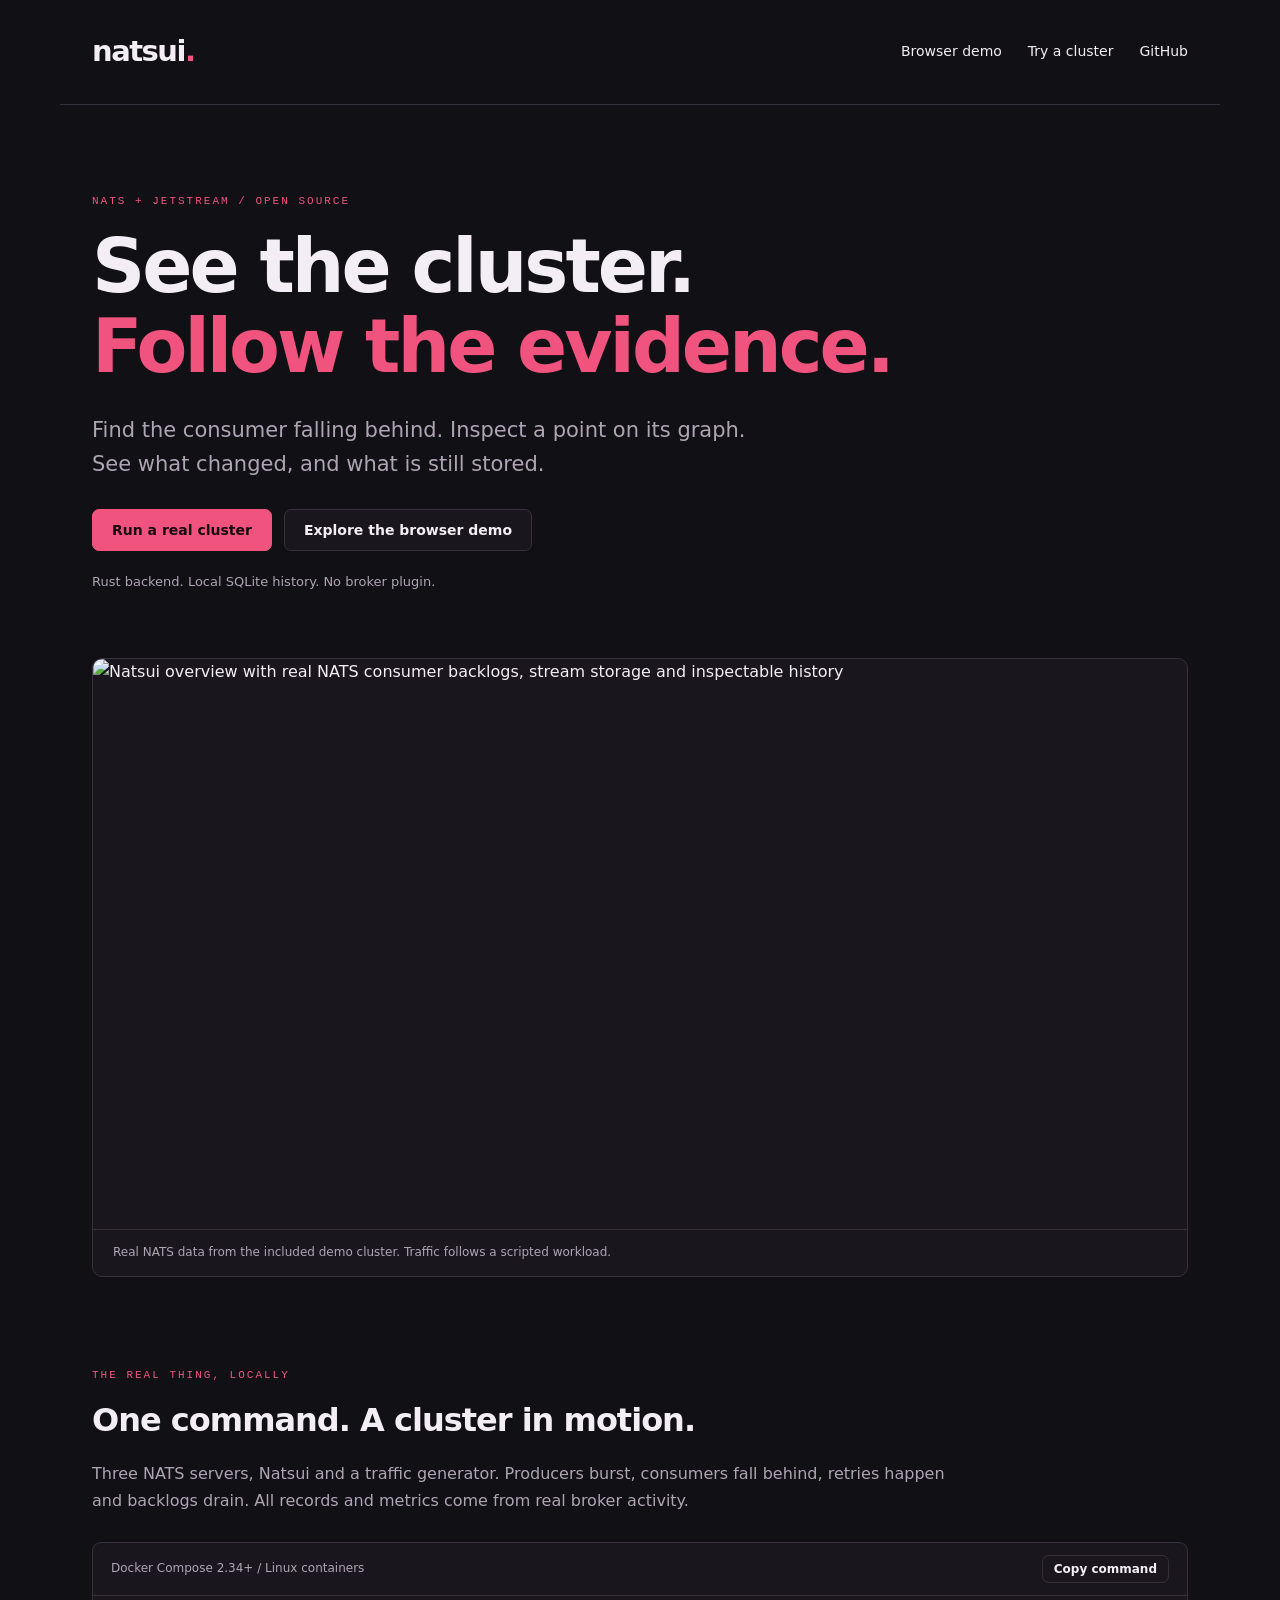
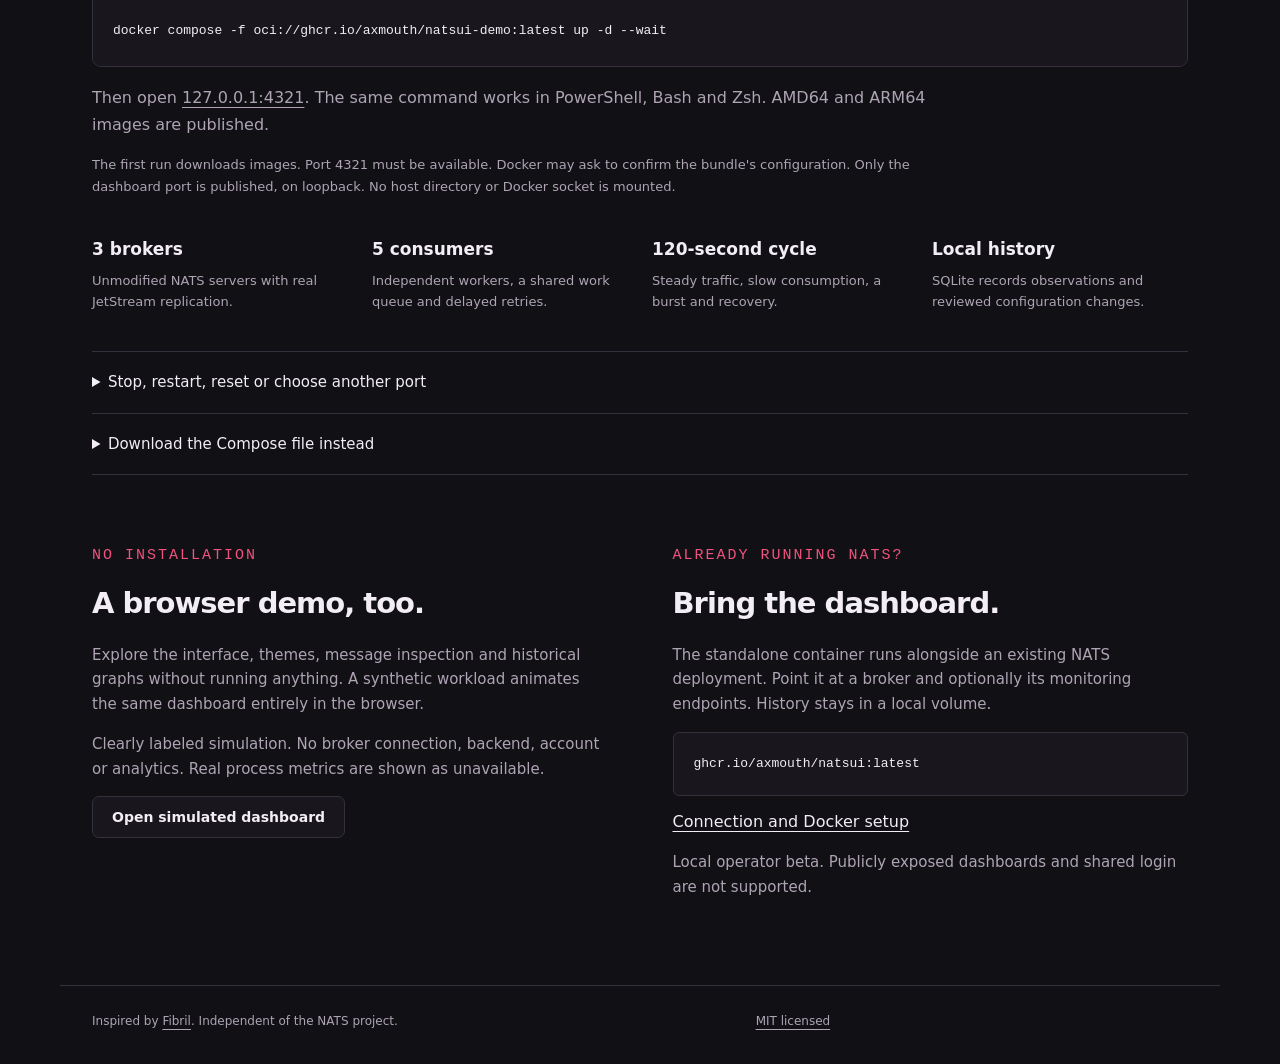
==== site/index.html @ 8aa07809 "Publish Docker cluster tryout and GitHub Pages demo" ====
<!doctype html>
<html lang="en"><head><meta charset="utf-8"><meta name="viewport" content="width=device-width, initial-scale=1"><meta name="description" content="Natsui: NATS and JetStream observability. Explore the browser demo or start a real three-node cluster with one Docker command."><title>Natsui - See the cluster. Follow the evidence.</title><link rel="icon" href="assets/kitten.svg"><link rel="stylesheet" href="site.css"><script src="site.js" defer></script></head>
<body>
<header><a class="wordmark" href="./">natsui<span>.</span></a><nav aria-label="Main"><a href="demo/">Browser demo</a><a href="#try">Try a cluster</a><a href="https://github.com/Axmouth/natsui">GitHub</a></nav></header>
<main>
<section class="hero"><p class="eyebrow">NATS + JETSTREAM / OPEN SOURCE</p><h1>See the cluster.<br><span>Follow the evidence.</span></h1><p class="lead">Find the consumer falling behind. Inspect a point on its graph. See what changed, and what is still stored.</p><div class="actions"><a class="button primary" href="#try">Run a real cluster</a><a class="button" href="demo/">Explore the browser demo</a></div><p class="quiet">Rust backend. Local SQLite history. No broker plugin.</p></section>
<figure class="screenshot"><img src="assets/overview.png" width="1265" height="1302" alt="Natsui overview with real NATS consumer backlogs, stream storage and inspectable history"><figcaption>Real NATS data from the included demo cluster. Traffic follows a scripted workload.</figcaption></figure>
<section id="try" class="try"><p class="eyebrow">THE REAL THING, LOCALLY</p><h2>One command. A cluster in motion.</h2><p>Three NATS servers, Natsui and a traffic generator. Producers burst, consumers fall behind, retries happen and backlogs drain. All records and metrics come from real broker activity.</p><div class="command"><div class="command-heading"><span>Docker Compose 2.34+ / Linux containers</span><button data-copy="start-command">Copy command</button></div><pre><code id="start-command">docker compose -f oci://ghcr.io/axmouth/natsui-demo:latest up -d --wait</code></pre></div><p>Then open <a href="http://127.0.0.1:4321">127.0.0.1:4321</a>. The same command works in PowerShell, Bash and Zsh. AMD64 and ARM64 images are published.</p><p class="quiet">The first run downloads images. Port 4321 must be available. Docker may ask to confirm the bundle's configuration. Only the dashboard port is published, on loopback. No host directory or Docker socket is mounted.</p><div class="included"><article><strong>3 brokers</strong><span>Unmodified NATS servers with real JetStream replication.</span></article><article><strong>5 consumers</strong><span>Independent workers, a shared work queue and delayed retries.</span></article><article><strong>120-second cycle</strong><span>Steady traffic, slow consumption, a burst and recovery.</span></article><article><strong>Local history</strong><span>SQLite records observations and reviewed configuration changes.</span></article></div>
<details><summary>Stop, restart, reset or choose another port</summary><p>Stop the demo and retain its broker data and dashboard history:</p><pre><code>docker compose -f oci://ghcr.io/axmouth/natsui-demo:latest down</code></pre><p>The start command resumes it. Adding <code>-v</code> to the stop command also deletes this demo's named volumes and saved history.</p><p>For another dashboard port, set <code>NATSUI_DEMO_PORT</code> before running the start command:</p><pre><code># Bash / Zsh
export NATSUI_DEMO_PORT=4322
# PowerShell
$env:NATSUI_DEMO_PORT='4322'</code></pre><p>The demo is an isolated, unauthenticated local environment. Reviewed JetStream edits are enabled for this demo; standalone Natsui connections are read-only by default.</p></details>
<details><summary>Download the Compose file instead</summary><p><a href="try/compose.yaml" download="natsui-demo.yaml">Download natsui-demo.yaml</a>, then run:</p><pre><code>docker compose -f natsui-demo.yaml up -d --wait</code></pre><p>This file contains the full cluster definition, with no local build or supporting files. Docker Compose 2.23.1+ is required for inline configuration.</p></details>
</section>
<section class="split"><div><p class="eyebrow">NO INSTALLATION</p><h2>A browser demo, too.</h2><p>Explore the interface, themes, message inspection and historical graphs without running anything. A synthetic workload animates the same dashboard entirely in the browser.</p><p class="quiet">Clearly labeled simulation. No broker connection, backend, account or analytics. Real process metrics are shown as unavailable.</p><a class="button" href="demo/">Open simulated dashboard</a></div><div><p class="eyebrow">ALREADY RUNNING NATS?</p><h2>Bring the dashboard.</h2><p>The standalone container runs alongside an existing NATS deployment. Point it at a broker and optionally its monitoring endpoints. History stays in a local volume.</p><pre><code>ghcr.io/axmouth/natsui:latest</code></pre><a href="https://github.com/Axmouth/natsui#connect-an-existing-nats-server">Connection and Docker setup</a><p class="quiet">Local operator beta. Publicly exposed dashboards and shared login are not supported.</p></div></section>
</main><footer><span>Inspired by <a href="https://github.com/Axmouth/fibril">Fibril</a>. Independent of the NATS project.</span><a href="https://github.com/Axmouth/natsui/blob/main/LICENSE">MIT licensed</a><span id="copy-status" role="status" aria-live="polite"></span></footer>
</body></html>
---- site/site.css ----
:root{color-scheme:dark;--bg:#111015;--panel:#19171d;--line:#35303c;--text:#f3edf5;--muted:#aea4b4;--accent:#f0537e}*{box-sizing:border-box}html{scroll-behavior:smooth;scroll-padding-top:30px}body{margin:0;background:var(--bg);color:var(--text);font:16px/1.65 system-ui,-apple-system,BlinkMacSystemFont,"Segoe UI",sans-serif}a{color:inherit;text-underline-offset:4px}a:hover{color:var(--accent)}header,main,footer{max-width:1160px;margin:auto;padding-left:32px;padding-right:32px}header{display:flex;align-items:center;justify-content:space-between;padding-top:28px;padding-bottom:28px;border-bottom:1px solid var(--line)}.wordmark{font-weight:700;font-size:29px;letter-spacing:-1.5px;text-decoration:none}.wordmark span,h1 span{color:var(--accent)}nav{display:flex;gap:26px;font-size:14px}nav a{text-decoration:none}.hero{padding:88px 0 52px;max-width:830px}.eyebrow{font:11px/1.5 ui-monospace,SFMono-Regular,Consolas,monospace;letter-spacing:2px;color:var(--accent);margin:0 0 18px}h1{font-size:clamp(42px,6.6vw,74px);line-height:1.08;letter-spacing:-3px;margin:0 0 27px;font-weight:600}h2{font-size:32px;line-height:1.2;letter-spacing:-1px;font-weight:550;margin:0 0 22px}.lead{font-size:21px;line-height:1.6;max-width:690px;color:var(--muted)}p{color:var(--muted)}.actions{display:flex;flex-wrap:wrap;gap:12px;margin:28px 0 20px}.button,button{display:inline-flex;align-items:center;justify-content:center;border:1px solid var(--line);border-radius:7px;padding:12px 19px;text-decoration:none;font:600 14px system-ui;color:var(--text);background:var(--panel);cursor:pointer}.primary{background:var(--accent);border-color:var(--accent);color:#170a10}.primary:hover{color:#170a10;background:#ff7198}.quiet{font-size:13px;color:var(--muted)}.screenshot{margin:0;border:1px solid var(--line);border-radius:10px;overflow:hidden;background:var(--panel)}.screenshot img{display:block;width:100%;height:auto;max-height:570px;object-fit:cover;object-position:top}.screenshot figcaption{padding:13px 20px;font-size:12px;color:var(--muted);border-top:1px solid var(--line)}.try{padding:90px 0 70px}.try>p{max-width:880px}.command{border:1px solid var(--line);background:var(--panel);border-radius:9px;margin:28px 0 18px;overflow:hidden}.command-heading{display:flex;align-items:center;justify-content:space-between;gap:12px;padding:12px 18px;border-bottom:1px solid var(--line);font-size:12px;color:var(--muted)}.command-heading button{padding:6px 11px;font-size:12px}pre{overflow:auto;padding:20px;background:var(--panel);border:1px solid var(--line);border-radius:6px;line-height:1.7;font-size:13px}pre code{font-family:ui-monospace,SFMono-Regular,Consolas,monospace}.command pre{margin:0;border:0;border-radius:0;padding:24px 20px}.included{display:grid;grid-template-columns:repeat(4,1fr);gap:24px;margin:38px 0}.included strong{display:block;font-size:17px;margin-bottom:7px}.included span{display:block;font-size:13px;color:var(--muted)}details{border-top:1px solid var(--line);padding:18px 0}summary{cursor:pointer;font-size:15px}details p{font-size:14px}details:last-child{border-bottom:1px solid var(--line)}.split{display:grid;grid-template-columns:1fr 1fr;gap:65px;padding:0 0 70px}.split h2{font-size:29px}.split p{font-size:15px}footer{display:flex;flex-wrap:wrap;gap:18px;justify-content:space-between;border-top:1px solid var(--line);padding-top:26px;padding-bottom:32px;font-size:12px;color:var(--muted)}button:focus-visible,a:focus-visible,summary:focus-visible{outline:2px solid var(--accent);outline-offset:4px}@media(max-width:700px){header,main,footer{padding-left:20px;padding-right:20px}header{align-items:flex-start}nav{gap:14px;flex-wrap:wrap;justify-content:flex-end;font-size:12px}.hero{padding-top:56px}h1{letter-spacing:-2px}.lead{font-size:18px}.included{grid-template-columns:1fr 1fr}.split{grid-template-columns:1fr;gap:45px}.try{padding-top:60px}.command-heading{flex-wrap:wrap}}@media(prefers-reduced-motion:reduce){html{scroll-behavior:auto}}
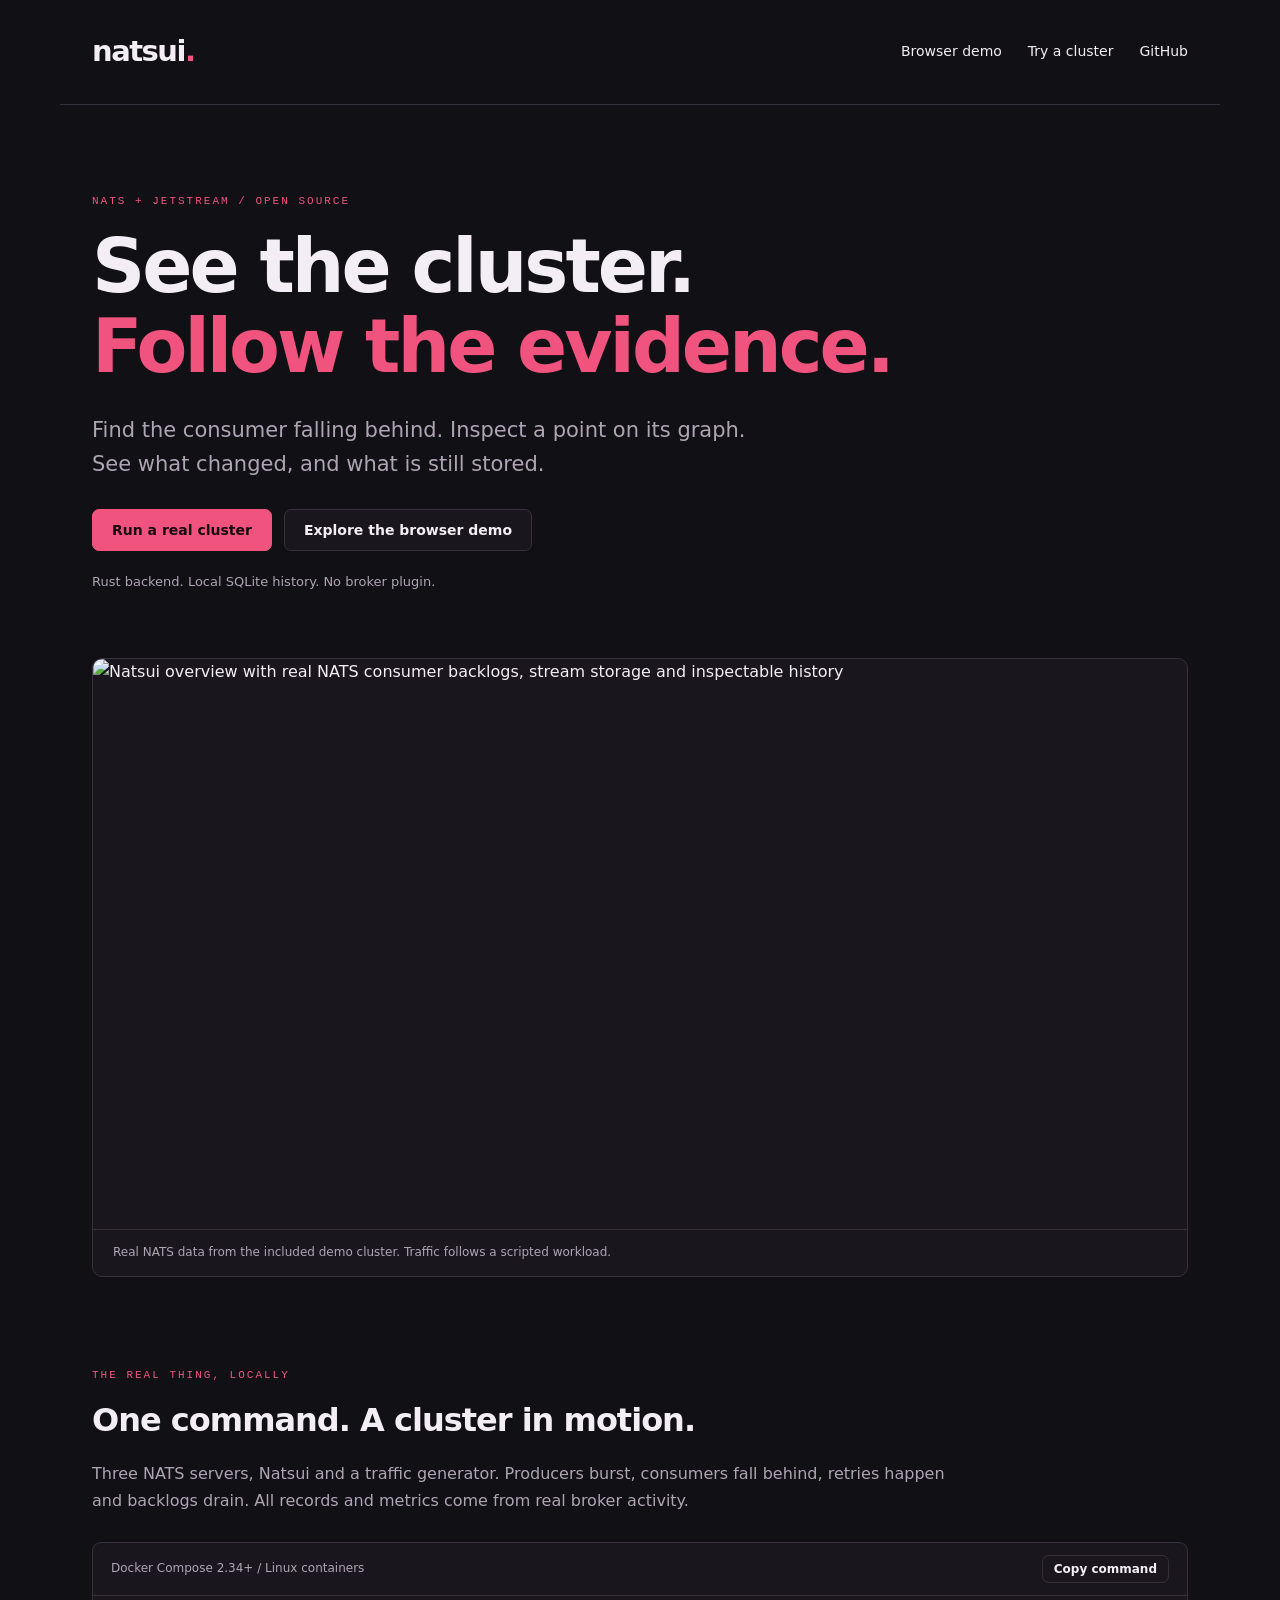
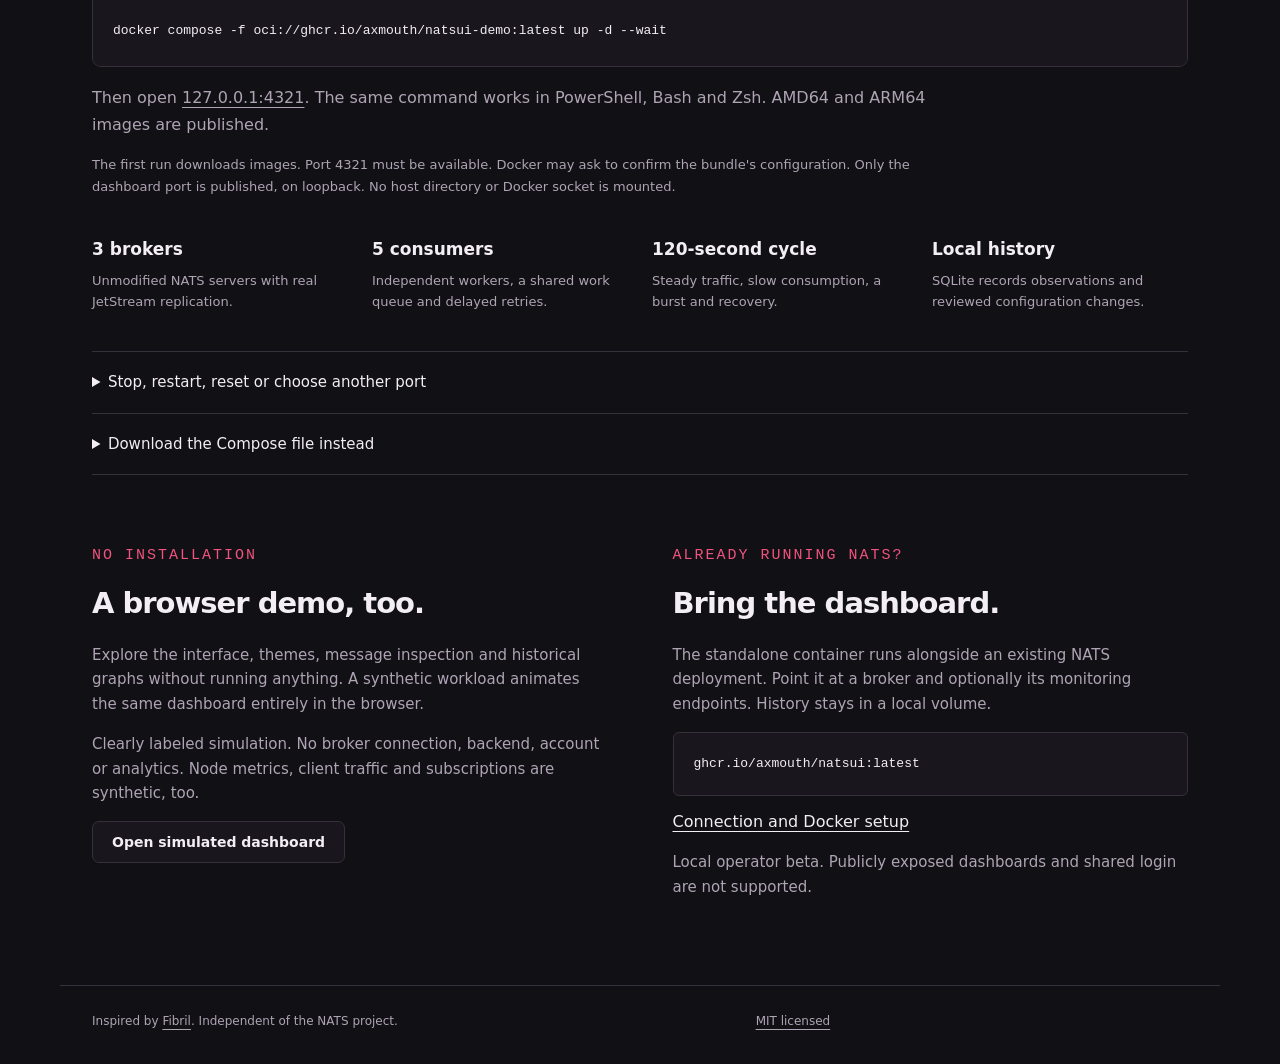
==== commit 620cfa05: "Populate browser demo node and connection monitoring" ====
--- a/site/index.html
+++ b/site/index.html
@@ -12,6 +12,6 @@
 $env:NATSUI_DEMO_PORT='4322'</code></pre><p>The demo is an isolated, unauthenticated local environment. Reviewed JetStream edits are enabled for this demo; standalone Natsui connections are read-only by default.</p></details>
 <details><summary>Download the Compose file instead</summary><p><a href="try/compose.yaml" download="natsui-demo.yaml">Download natsui-demo.yaml</a>, then run:</p><pre><code>docker compose -f natsui-demo.yaml up -d --wait</code></pre><p>This file contains the full cluster definition, with no local build or supporting files. Docker Compose 2.23.1+ is required for inline configuration.</p></details>
 </section>
-<section class="split"><div><p class="eyebrow">NO INSTALLATION</p><h2>A browser demo, too.</h2><p>Explore the interface, themes, message inspection and historical graphs without running anything. A synthetic workload animates the same dashboard entirely in the browser.</p><p class="quiet">Clearly labeled simulation. No broker connection, backend, account or analytics. Real process metrics are shown as unavailable.</p><a class="button" href="demo/">Open simulated dashboard</a></div><div><p class="eyebrow">ALREADY RUNNING NATS?</p><h2>Bring the dashboard.</h2><p>The standalone container runs alongside an existing NATS deployment. Point it at a broker and optionally its monitoring endpoints. History stays in a local volume.</p><pre><code>ghcr.io/axmouth/natsui:latest</code></pre><a href="https://github.com/Axmouth/natsui#connect-an-existing-nats-server">Connection and Docker setup</a><p class="quiet">Local operator beta. Publicly exposed dashboards and shared login are not supported.</p></div></section>
+<section class="split"><div><p class="eyebrow">NO INSTALLATION</p><h2>A browser demo, too.</h2><p>Explore the interface, themes, message inspection and historical graphs without running anything. A synthetic workload animates the same dashboard entirely in the browser.</p><p class="quiet">Clearly labeled simulation. No broker connection, backend, account or analytics. Node metrics, client traffic and subscriptions are synthetic, too.</p><a class="button" href="demo/">Open simulated dashboard</a></div><div><p class="eyebrow">ALREADY RUNNING NATS?</p><h2>Bring the dashboard.</h2><p>The standalone container runs alongside an existing NATS deployment. Point it at a broker and optionally its monitoring endpoints. History stays in a local volume.</p><pre><code>ghcr.io/axmouth/natsui:latest</code></pre><a href="https://github.com/Axmouth/natsui#connect-an-existing-nats-server">Connection and Docker setup</a><p class="quiet">Local operator beta. Publicly exposed dashboards and shared login are not supported.</p></div></section>
 </main><footer><span>Inspired by <a href="https://github.com/Axmouth/fibril">Fibril</a>. Independent of the NATS project.</span><a href="https://github.com/Axmouth/natsui/blob/main/LICENSE">MIT licensed</a><span id="copy-status" role="status" aria-live="polite"></span></footer>
 </body></html>
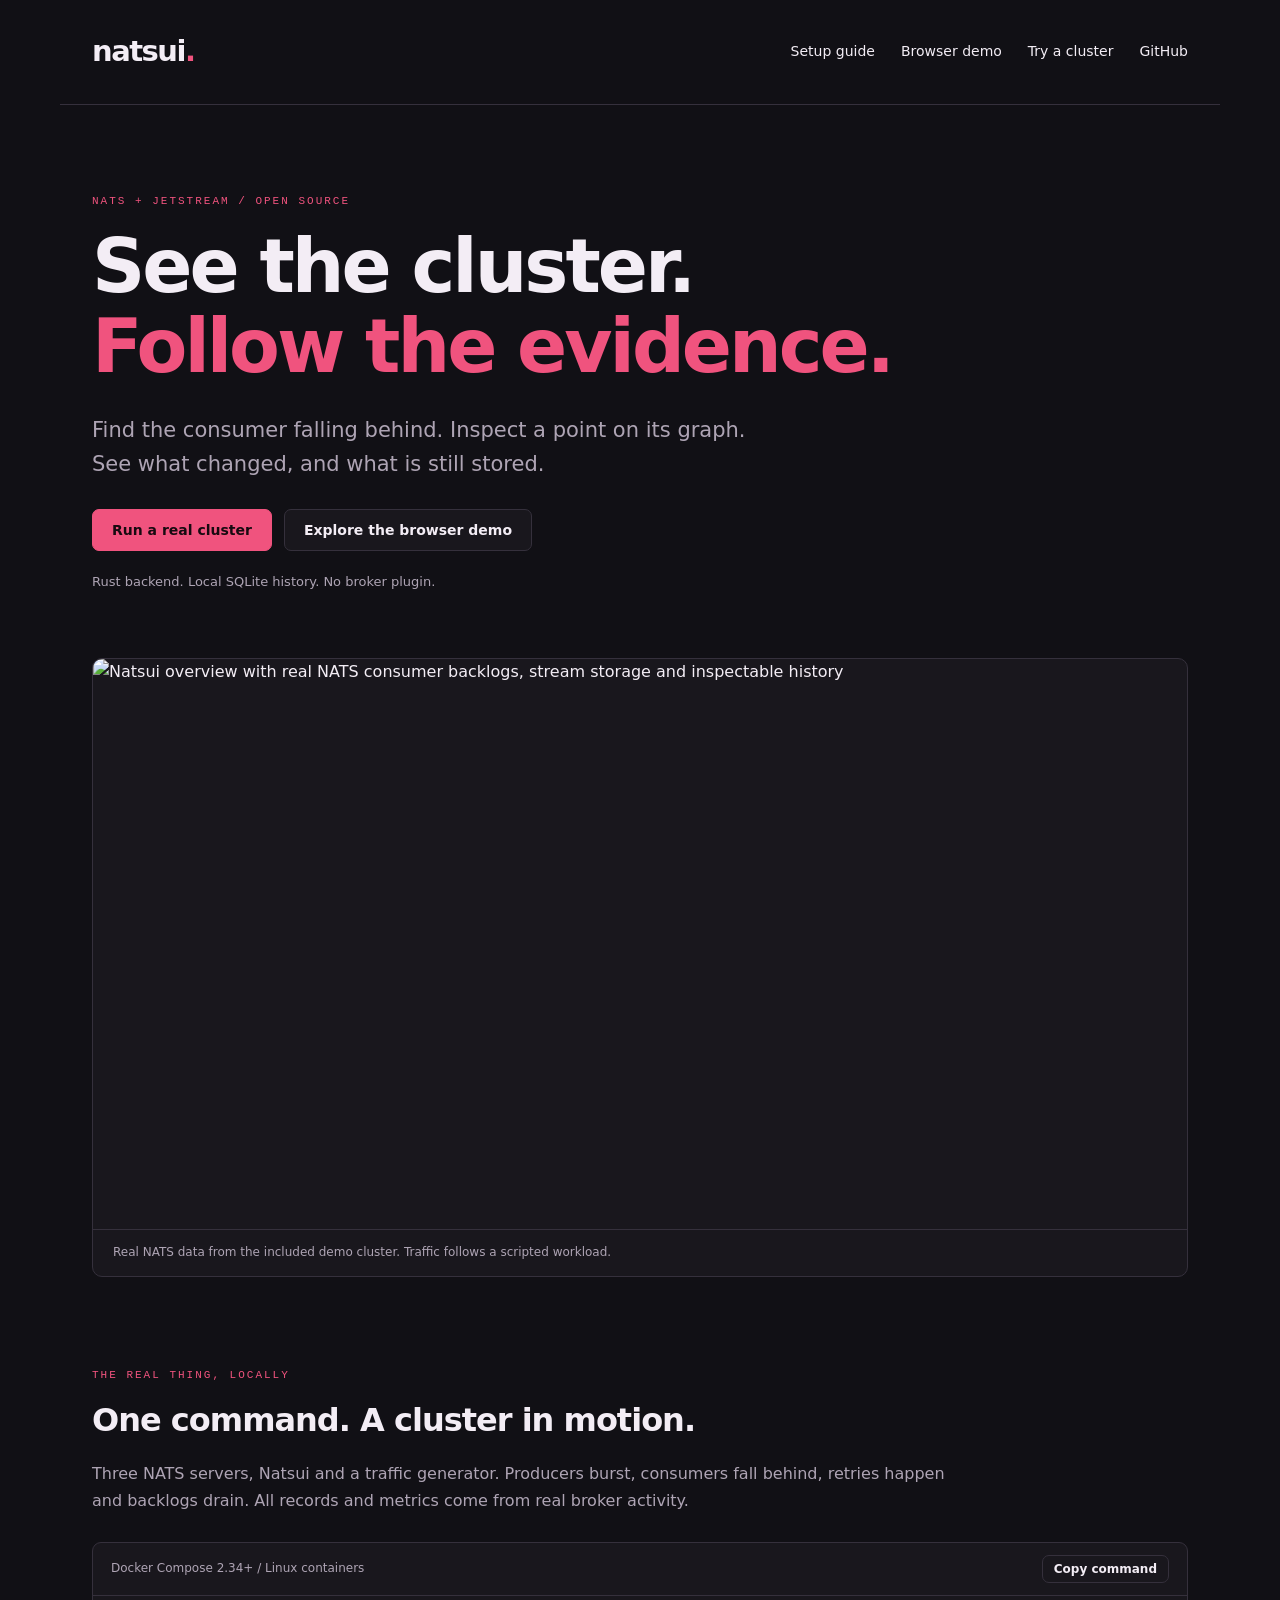
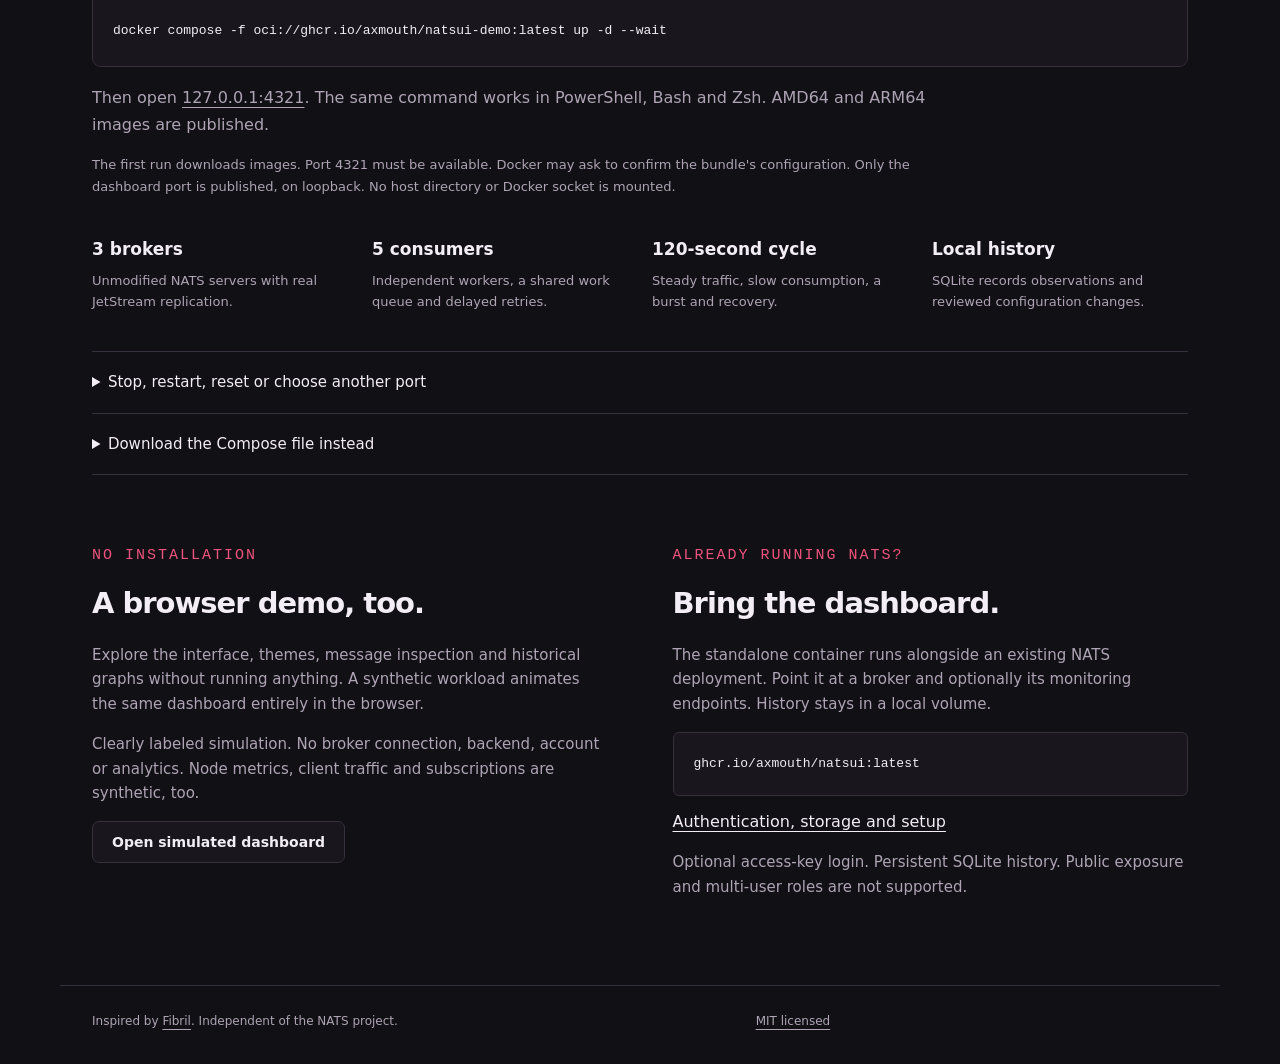
==== commit be5dccec: "Add dashboard sessions and persistent deployment setup guide" ====
--- a/site/index.html
+++ b/site/index.html
@@ -1,7 +1,7 @@
 <!doctype html>
 <html lang="en"><head><meta charset="utf-8"><meta name="viewport" content="width=device-width, initial-scale=1"><meta name="description" content="Natsui: NATS and JetStream observability. Explore the browser demo or start a real three-node cluster with one Docker command."><title>Natsui - See the cluster. Follow the evidence.</title><link rel="icon" href="assets/kitten.svg"><link rel="stylesheet" href="site.css"><script src="site.js" defer></script></head>
 <body>
-<header><a class="wordmark" href="./">natsui<span>.</span></a><nav aria-label="Main"><a href="demo/">Browser demo</a><a href="#try">Try a cluster</a><a href="https://github.com/Axmouth/natsui">GitHub</a></nav></header>
+<header><a class="wordmark" href="./">natsui<span>.</span></a><nav aria-label="Main"><a href="setup.html">Setup guide</a><a href="demo/">Browser demo</a><a href="#try">Try a cluster</a><a href="https://github.com/Axmouth/natsui">GitHub</a></nav></header>
 <main>
 <section class="hero"><p class="eyebrow">NATS + JETSTREAM / OPEN SOURCE</p><h1>See the cluster.<br><span>Follow the evidence.</span></h1><p class="lead">Find the consumer falling behind. Inspect a point on its graph. See what changed, and what is still stored.</p><div class="actions"><a class="button primary" href="#try">Run a real cluster</a><a class="button" href="demo/">Explore the browser demo</a></div><p class="quiet">Rust backend. Local SQLite history. No broker plugin.</p></section>
 <figure class="screenshot"><img src="assets/overview.png" width="1265" height="1302" alt="Natsui overview with real NATS consumer backlogs, stream storage and inspectable history"><figcaption>Real NATS data from the included demo cluster. Traffic follows a scripted workload.</figcaption></figure>
@@ -12,6 +12,6 @@
 $env:NATSUI_DEMO_PORT='4322'</code></pre><p>The demo is an isolated, unauthenticated local environment. Reviewed JetStream edits are enabled for this demo; standalone Natsui connections are read-only by default.</p></details>
 <details><summary>Download the Compose file instead</summary><p><a href="try/compose.yaml" download="natsui-demo.yaml">Download natsui-demo.yaml</a>, then run:</p><pre><code>docker compose -f natsui-demo.yaml up -d --wait</code></pre><p>This file contains the full cluster definition, with no local build or supporting files. Docker Compose 2.23.1+ is required for inline configuration.</p></details>
 </section>
-<section class="split"><div><p class="eyebrow">NO INSTALLATION</p><h2>A browser demo, too.</h2><p>Explore the interface, themes, message inspection and historical graphs without running anything. A synthetic workload animates the same dashboard entirely in the browser.</p><p class="quiet">Clearly labeled simulation. No broker connection, backend, account or analytics. Node metrics, client traffic and subscriptions are synthetic, too.</p><a class="button" href="demo/">Open simulated dashboard</a></div><div><p class="eyebrow">ALREADY RUNNING NATS?</p><h2>Bring the dashboard.</h2><p>The standalone container runs alongside an existing NATS deployment. Point it at a broker and optionally its monitoring endpoints. History stays in a local volume.</p><pre><code>ghcr.io/axmouth/natsui:latest</code></pre><a href="https://github.com/Axmouth/natsui#connect-an-existing-nats-server">Connection and Docker setup</a><p class="quiet">Local operator beta. Publicly exposed dashboards and shared login are not supported.</p></div></section>
+<section class="split"><div><p class="eyebrow">NO INSTALLATION</p><h2>A browser demo, too.</h2><p>Explore the interface, themes, message inspection and historical graphs without running anything. A synthetic workload animates the same dashboard entirely in the browser.</p><p class="quiet">Clearly labeled simulation. No broker connection, backend, account or analytics. Node metrics, client traffic and subscriptions are synthetic, too.</p><a class="button" href="demo/">Open simulated dashboard</a></div><div><p class="eyebrow">ALREADY RUNNING NATS?</p><h2>Bring the dashboard.</h2><p>The standalone container runs alongside an existing NATS deployment. Point it at a broker and optionally its monitoring endpoints. History stays in a local volume.</p><pre><code>ghcr.io/axmouth/natsui:latest</code></pre><a href="setup.html">Authentication, storage and setup</a><p class="quiet">Optional access-key login. Persistent SQLite history. Public exposure and multi-user roles are not supported.</p></div></section>
 </main><footer><span>Inspired by <a href="https://github.com/Axmouth/fibril">Fibril</a>. Independent of the NATS project.</span><a href="https://github.com/Axmouth/natsui/blob/main/LICENSE">MIT licensed</a><span id="copy-status" role="status" aria-live="polite"></span></footer>
 </body></html>
--- a/site/site.css
+++ b/site/site.css
@@ -1 +1,3 @@
 :root{color-scheme:dark;--bg:#111015;--panel:#19171d;--line:#35303c;--text:#f3edf5;--muted:#aea4b4;--accent:#f0537e}*{box-sizing:border-box}html{scroll-behavior:smooth;scroll-padding-top:30px}body{margin:0;background:var(--bg);color:var(--text);font:16px/1.65 system-ui,-apple-system,BlinkMacSystemFont,"Segoe UI",sans-serif}a{color:inherit;text-underline-offset:4px}a:hover{color:var(--accent)}header,main,footer{max-width:1160px;margin:auto;padding-left:32px;padding-right:32px}header{display:flex;align-items:center;justify-content:space-between;padding-top:28px;padding-bottom:28px;border-bottom:1px solid var(--line)}.wordmark{font-weight:700;font-size:29px;letter-spacing:-1.5px;text-decoration:none}.wordmark span,h1 span{color:var(--accent)}nav{display:flex;gap:26px;font-size:14px}nav a{text-decoration:none}.hero{padding:88px 0 52px;max-width:830px}.eyebrow{font:11px/1.5 ui-monospace,SFMono-Regular,Consolas,monospace;letter-spacing:2px;color:var(--accent);margin:0 0 18px}h1{font-size:clamp(42px,6.6vw,74px);line-height:1.08;letter-spacing:-3px;margin:0 0 27px;font-weight:600}h2{font-size:32px;line-height:1.2;letter-spacing:-1px;font-weight:550;margin:0 0 22px}.lead{font-size:21px;line-height:1.6;max-width:690px;color:var(--muted)}p{color:var(--muted)}.actions{display:flex;flex-wrap:wrap;gap:12px;margin:28px 0 20px}.button,button{display:inline-flex;align-items:center;justify-content:center;border:1px solid var(--line);border-radius:7px;padding:12px 19px;text-decoration:none;font:600 14px system-ui;color:var(--text);background:var(--panel);cursor:pointer}.primary{background:var(--accent);border-color:var(--accent);color:#170a10}.primary:hover{color:#170a10;background:#ff7198}.quiet{font-size:13px;color:var(--muted)}.screenshot{margin:0;border:1px solid var(--line);border-radius:10px;overflow:hidden;background:var(--panel)}.screenshot img{display:block;width:100%;height:auto;max-height:570px;object-fit:cover;object-position:top}.screenshot figcaption{padding:13px 20px;font-size:12px;color:var(--muted);border-top:1px solid var(--line)}.try{padding:90px 0 70px}.try>p{max-width:880px}.command{border:1px solid var(--line);background:var(--panel);border-radius:9px;margin:28px 0 18px;overflow:hidden}.command-heading{display:flex;align-items:center;justify-content:space-between;gap:12px;padding:12px 18px;border-bottom:1px solid var(--line);font-size:12px;color:var(--muted)}.command-heading button{padding:6px 11px;font-size:12px}pre{overflow:auto;padding:20px;background:var(--panel);border:1px solid var(--line);border-radius:6px;line-height:1.7;font-size:13px}pre code{font-family:ui-monospace,SFMono-Regular,Consolas,monospace}.command pre{margin:0;border:0;border-radius:0;padding:24px 20px}.included{display:grid;grid-template-columns:repeat(4,1fr);gap:24px;margin:38px 0}.included strong{display:block;font-size:17px;margin-bottom:7px}.included span{display:block;font-size:13px;color:var(--muted)}details{border-top:1px solid var(--line);padding:18px 0}summary{cursor:pointer;font-size:15px}details p{font-size:14px}details:last-child{border-bottom:1px solid var(--line)}.split{display:grid;grid-template-columns:1fr 1fr;gap:65px;padding:0 0 70px}.split h2{font-size:29px}.split p{font-size:15px}footer{display:flex;flex-wrap:wrap;gap:18px;justify-content:space-between;border-top:1px solid var(--line);padding-top:26px;padding-bottom:32px;font-size:12px;color:var(--muted)}button:focus-visible,a:focus-visible,summary:focus-visible{outline:2px solid var(--accent);outline-offset:4px}@media(max-width:700px){header,main,footer{padding-left:20px;padding-right:20px}header{align-items:flex-start}nav{gap:14px;flex-wrap:wrap;justify-content:flex-end;font-size:12px}.hero{padding-top:56px}h1{letter-spacing:-2px}.lead{font-size:18px}.included{grid-template-columns:1fr 1fr}.split{grid-template-columns:1fr;gap:45px}.try{padding-top:60px}.command-heading{flex-wrap:wrap}}@media(prefers-reduced-motion:reduce){html{scroll-behavior:auto}}
+
+.setup-guide{max-width:1100px}.setup-guide .hero{padding-bottom:44px}.setup-guide>section:not(.hero){padding:40px 0;border-top:1px solid var(--line);scroll-margin-top:24px}.setup-guide h3{margin-top:30px}.guide-nav{justify-content:flex-start;flex-wrap:wrap;margin-top:30px}.guide-note{padding:18px 22px;border-left:3px solid var(--accent);background:var(--panel);margin:24px 0}.guide-note p{margin-bottom:0}.table-wrap{overflow:auto}table{width:100%;border-collapse:collapse;font-size:14px}th,td{text-align:left;vertical-align:top;padding:16px;border-bottom:1px solid var(--line)}.setup-guide code{overflow-wrap:anywhere}.setup-guide pre code{overflow-wrap:normal}
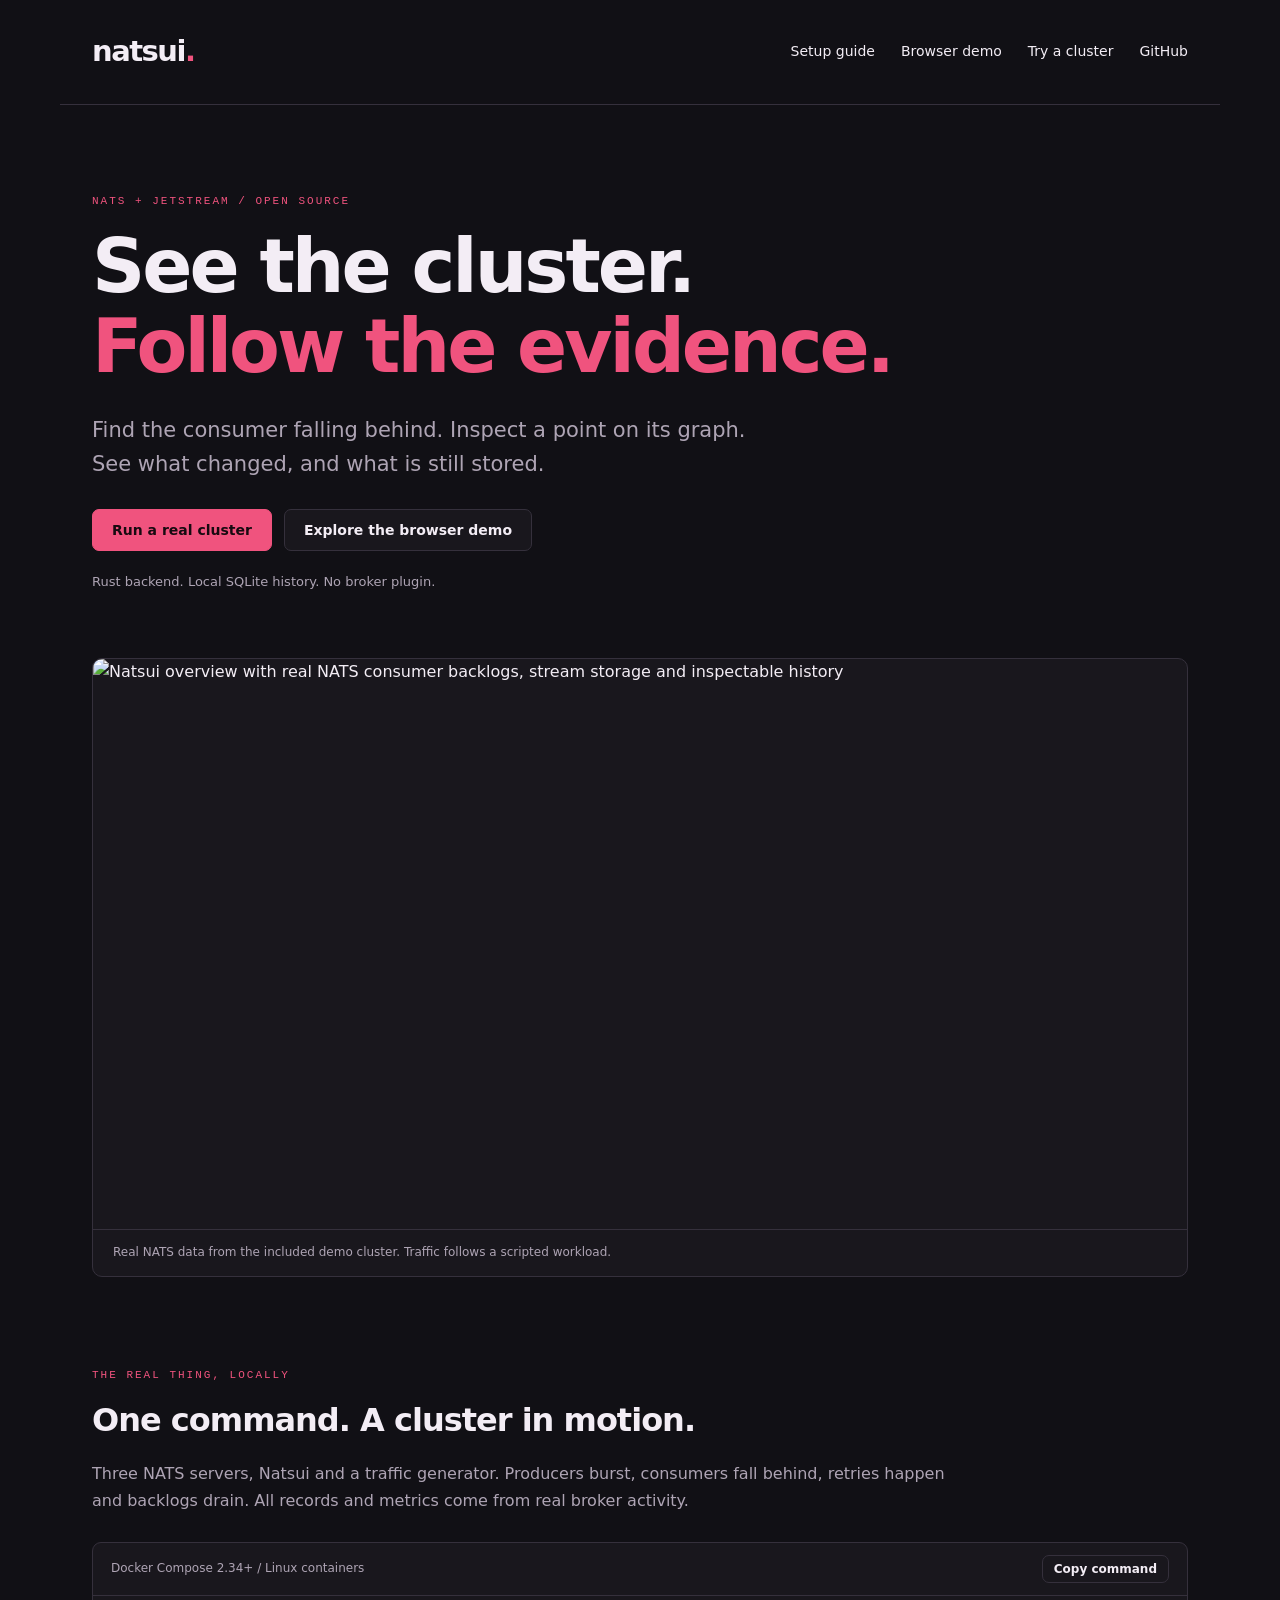
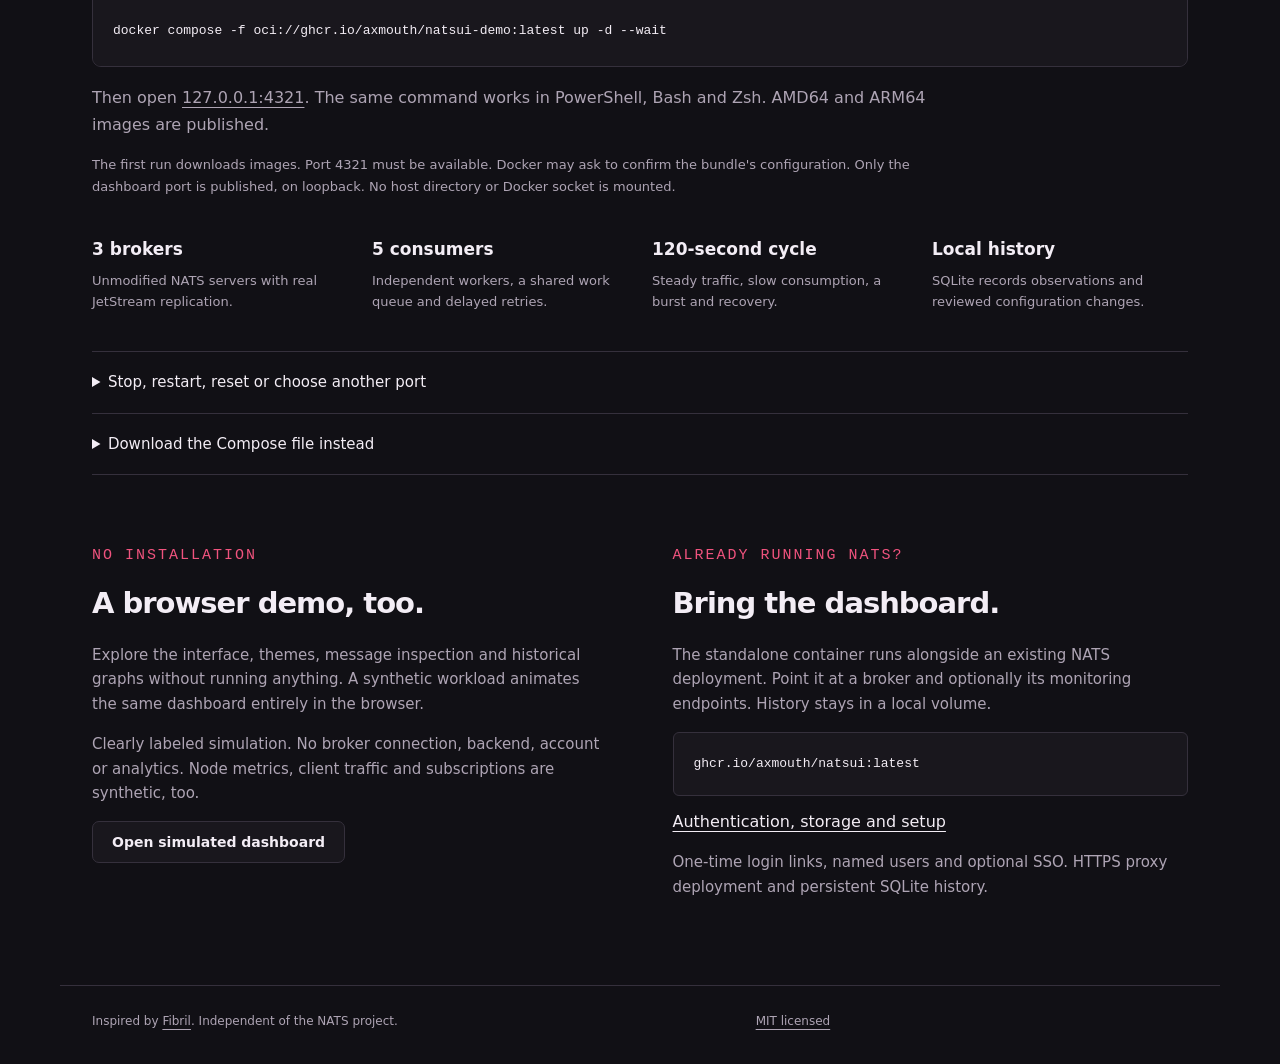
==== commit f527437e: "Add investigation tools and optional identity integrations" ====
--- a/site/index.html
+++ b/site/index.html
@@ -9,9 +9,9 @@
 <details><summary>Stop, restart, reset or choose another port</summary><p>Stop the demo and retain its broker data and dashboard history:</p><pre><code>docker compose -f oci://ghcr.io/axmouth/natsui-demo:latest down</code></pre><p>The start command resumes it. Adding <code>-v</code> to the stop command also deletes this demo's named volumes and saved history.</p><p>For another dashboard port, set <code>NATSUI_DEMO_PORT</code> before running the start command:</p><pre><code># Bash / Zsh
 export NATSUI_DEMO_PORT=4322
 # PowerShell
-$env:NATSUI_DEMO_PORT='4322'</code></pre><p>The demo is an isolated, unauthenticated local environment. Reviewed JetStream edits are enabled for this demo; standalone Natsui connections are read-only by default.</p></details>
+$env:NATSUI_DEMO_PORT='4322'</code></pre><p>The demo is an isolated, unauthenticated local environment. Reviewed JetStream edits are enabled for this demo. Standalone Natsui connections are read-only by default.</p></details>
 <details><summary>Download the Compose file instead</summary><p><a href="try/compose.yaml" download="natsui-demo.yaml">Download natsui-demo.yaml</a>, then run:</p><pre><code>docker compose -f natsui-demo.yaml up -d --wait</code></pre><p>This file contains the full cluster definition, with no local build or supporting files. Docker Compose 2.23.1+ is required for inline configuration.</p></details>
 </section>
-<section class="split"><div><p class="eyebrow">NO INSTALLATION</p><h2>A browser demo, too.</h2><p>Explore the interface, themes, message inspection and historical graphs without running anything. A synthetic workload animates the same dashboard entirely in the browser.</p><p class="quiet">Clearly labeled simulation. No broker connection, backend, account or analytics. Node metrics, client traffic and subscriptions are synthetic, too.</p><a class="button" href="demo/">Open simulated dashboard</a></div><div><p class="eyebrow">ALREADY RUNNING NATS?</p><h2>Bring the dashboard.</h2><p>The standalone container runs alongside an existing NATS deployment. Point it at a broker and optionally its monitoring endpoints. History stays in a local volume.</p><pre><code>ghcr.io/axmouth/natsui:latest</code></pre><a href="setup.html">Authentication, storage and setup</a><p class="quiet">Optional access-key login. Persistent SQLite history. Public exposure and multi-user roles are not supported.</p></div></section>
+<section class="split"><div><p class="eyebrow">NO INSTALLATION</p><h2>A browser demo, too.</h2><p>Explore the interface, themes, message inspection and historical graphs without running anything. A synthetic workload animates the same dashboard entirely in the browser.</p><p class="quiet">Clearly labeled simulation. No broker connection, backend, account or analytics. Node metrics, client traffic and subscriptions are synthetic, too.</p><a class="button" href="demo/">Open simulated dashboard</a></div><div><p class="eyebrow">ALREADY RUNNING NATS?</p><h2>Bring the dashboard.</h2><p>The standalone container runs alongside an existing NATS deployment. Point it at a broker and optionally its monitoring endpoints. History stays in a local volume.</p><pre><code>ghcr.io/axmouth/natsui:latest</code></pre><a href="setup.html">Authentication, storage and setup</a><p class="quiet">One-time login links, named users and optional SSO. HTTPS proxy deployment and persistent SQLite history.</p></div></section>
 </main><footer><span>Inspired by <a href="https://github.com/Axmouth/fibril">Fibril</a>. Independent of the NATS project.</span><a href="https://github.com/Axmouth/natsui/blob/main/LICENSE">MIT licensed</a><span id="copy-status" role="status" aria-live="polite"></span></footer>
 </body></html>
--- a/site/site.css
+++ b/site/site.css
@@ -1,3 +1,5 @@
 :root{color-scheme:dark;--bg:#111015;--panel:#19171d;--line:#35303c;--text:#f3edf5;--muted:#aea4b4;--accent:#f0537e}*{box-sizing:border-box}html{scroll-behavior:smooth;scroll-padding-top:30px}body{margin:0;background:var(--bg);color:var(--text);font:16px/1.65 system-ui,-apple-system,BlinkMacSystemFont,"Segoe UI",sans-serif}a{color:inherit;text-underline-offset:4px}a:hover{color:var(--accent)}header,main,footer{max-width:1160px;margin:auto;padding-left:32px;padding-right:32px}header{display:flex;align-items:center;justify-content:space-between;padding-top:28px;padding-bottom:28px;border-bottom:1px solid var(--line)}.wordmark{font-weight:700;font-size:29px;letter-spacing:-1.5px;text-decoration:none}.wordmark span,h1 span{color:var(--accent)}nav{display:flex;gap:26px;font-size:14px}nav a{text-decoration:none}.hero{padding:88px 0 52px;max-width:830px}.eyebrow{font:11px/1.5 ui-monospace,SFMono-Regular,Consolas,monospace;letter-spacing:2px;color:var(--accent);margin:0 0 18px}h1{font-size:clamp(42px,6.6vw,74px);line-height:1.08;letter-spacing:-3px;margin:0 0 27px;font-weight:600}h2{font-size:32px;line-height:1.2;letter-spacing:-1px;font-weight:550;margin:0 0 22px}.lead{font-size:21px;line-height:1.6;max-width:690px;color:var(--muted)}p{color:var(--muted)}.actions{display:flex;flex-wrap:wrap;gap:12px;margin:28px 0 20px}.button,button{display:inline-flex;align-items:center;justify-content:center;border:1px solid var(--line);border-radius:7px;padding:12px 19px;text-decoration:none;font:600 14px system-ui;color:var(--text);background:var(--panel);cursor:pointer}.primary{background:var(--accent);border-color:var(--accent);color:#170a10}.primary:hover{color:#170a10;background:#ff7198}.quiet{font-size:13px;color:var(--muted)}.screenshot{margin:0;border:1px solid var(--line);border-radius:10px;overflow:hidden;background:var(--panel)}.screenshot img{display:block;width:100%;height:auto;max-height:570px;object-fit:cover;object-position:top}.screenshot figcaption{padding:13px 20px;font-size:12px;color:var(--muted);border-top:1px solid var(--line)}.try{padding:90px 0 70px}.try>p{max-width:880px}.command{border:1px solid var(--line);background:var(--panel);border-radius:9px;margin:28px 0 18px;overflow:hidden}.command-heading{display:flex;align-items:center;justify-content:space-between;gap:12px;padding:12px 18px;border-bottom:1px solid var(--line);font-size:12px;color:var(--muted)}.command-heading button{padding:6px 11px;font-size:12px}pre{overflow:auto;padding:20px;background:var(--panel);border:1px solid var(--line);border-radius:6px;line-height:1.7;font-size:13px}pre code{font-family:ui-monospace,SFMono-Regular,Consolas,monospace}.command pre{margin:0;border:0;border-radius:0;padding:24px 20px}.included{display:grid;grid-template-columns:repeat(4,1fr);gap:24px;margin:38px 0}.included strong{display:block;font-size:17px;margin-bottom:7px}.included span{display:block;font-size:13px;color:var(--muted)}details{border-top:1px solid var(--line);padding:18px 0}summary{cursor:pointer;font-size:15px}details p{font-size:14px}details:last-child{border-bottom:1px solid var(--line)}.split{display:grid;grid-template-columns:1fr 1fr;gap:65px;padding:0 0 70px}.split h2{font-size:29px}.split p{font-size:15px}footer{display:flex;flex-wrap:wrap;gap:18px;justify-content:space-between;border-top:1px solid var(--line);padding-top:26px;padding-bottom:32px;font-size:12px;color:var(--muted)}button:focus-visible,a:focus-visible,summary:focus-visible{outline:2px solid var(--accent);outline-offset:4px}@media(max-width:700px){header,main,footer{padding-left:20px;padding-right:20px}header{align-items:flex-start}nav{gap:14px;flex-wrap:wrap;justify-content:flex-end;font-size:12px}.hero{padding-top:56px}h1{letter-spacing:-2px}.lead{font-size:18px}.included{grid-template-columns:1fr 1fr}.split{grid-template-columns:1fr;gap:45px}.try{padding-top:60px}.command-heading{flex-wrap:wrap}}@media(prefers-reduced-motion:reduce){html{scroll-behavior:auto}}
 
 .setup-guide{max-width:1100px}.setup-guide .hero{padding-bottom:44px}.setup-guide>section:not(.hero){padding:40px 0;border-top:1px solid var(--line);scroll-margin-top:24px}.setup-guide h3{margin-top:30px}.guide-nav{justify-content:flex-start;flex-wrap:wrap;margin-top:30px}.guide-note{padding:18px 22px;border-left:3px solid var(--accent);background:var(--panel);margin:24px 0}.guide-note p{margin-bottom:0}.table-wrap{overflow:auto}table{width:100%;border-collapse:collapse;font-size:14px}th,td{text-align:left;vertical-align:top;padding:16px;border-bottom:1px solid var(--line)}.setup-guide code{overflow-wrap:anywhere}.setup-guide pre code{overflow-wrap:normal}
+
+.guide-nav{display:flex;flex-wrap:wrap;gap:1rem;margin:1rem 0 2rem}.setup-guide table{width:100%;border-collapse:collapse;font-size:.92rem}.setup-guide th,.setup-guide td{padding:.75rem;border-bottom:1px solid var(--line);text-align:left}.setup-guide .table-wrap{overflow:auto}
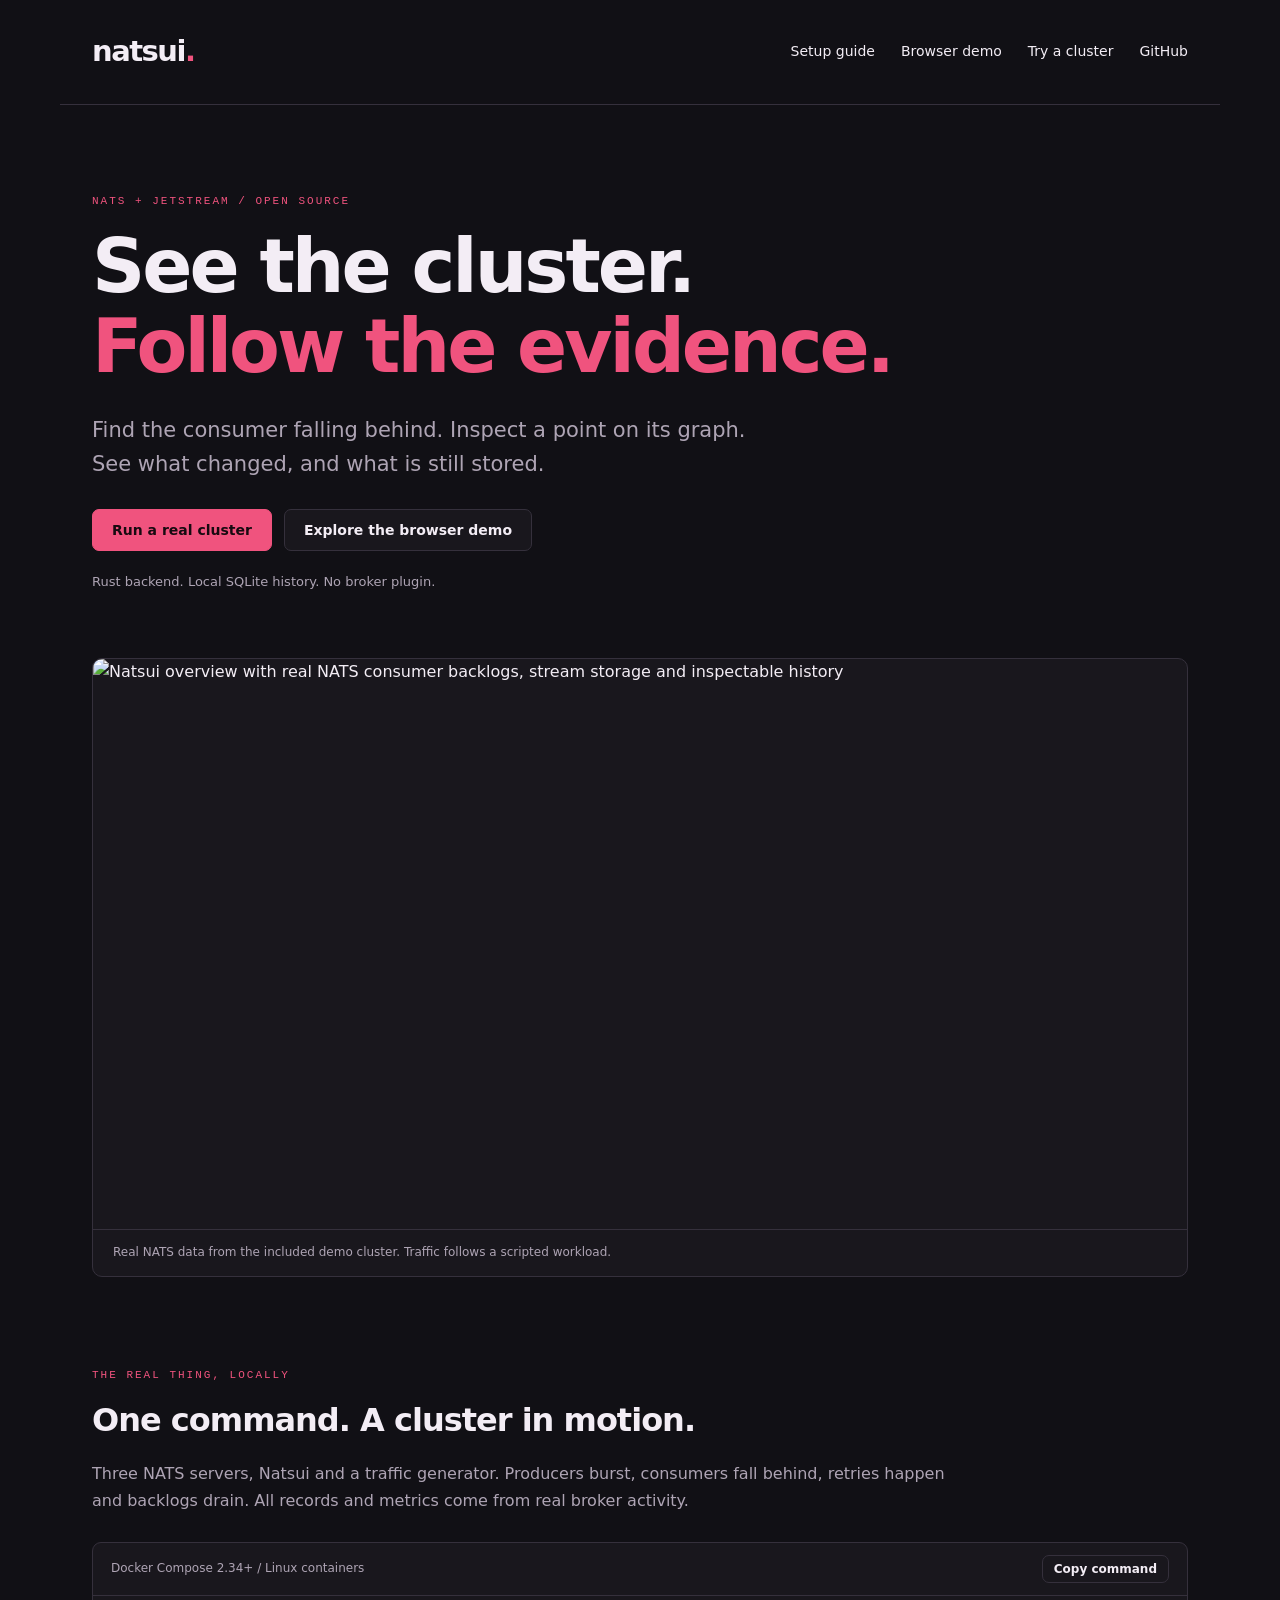
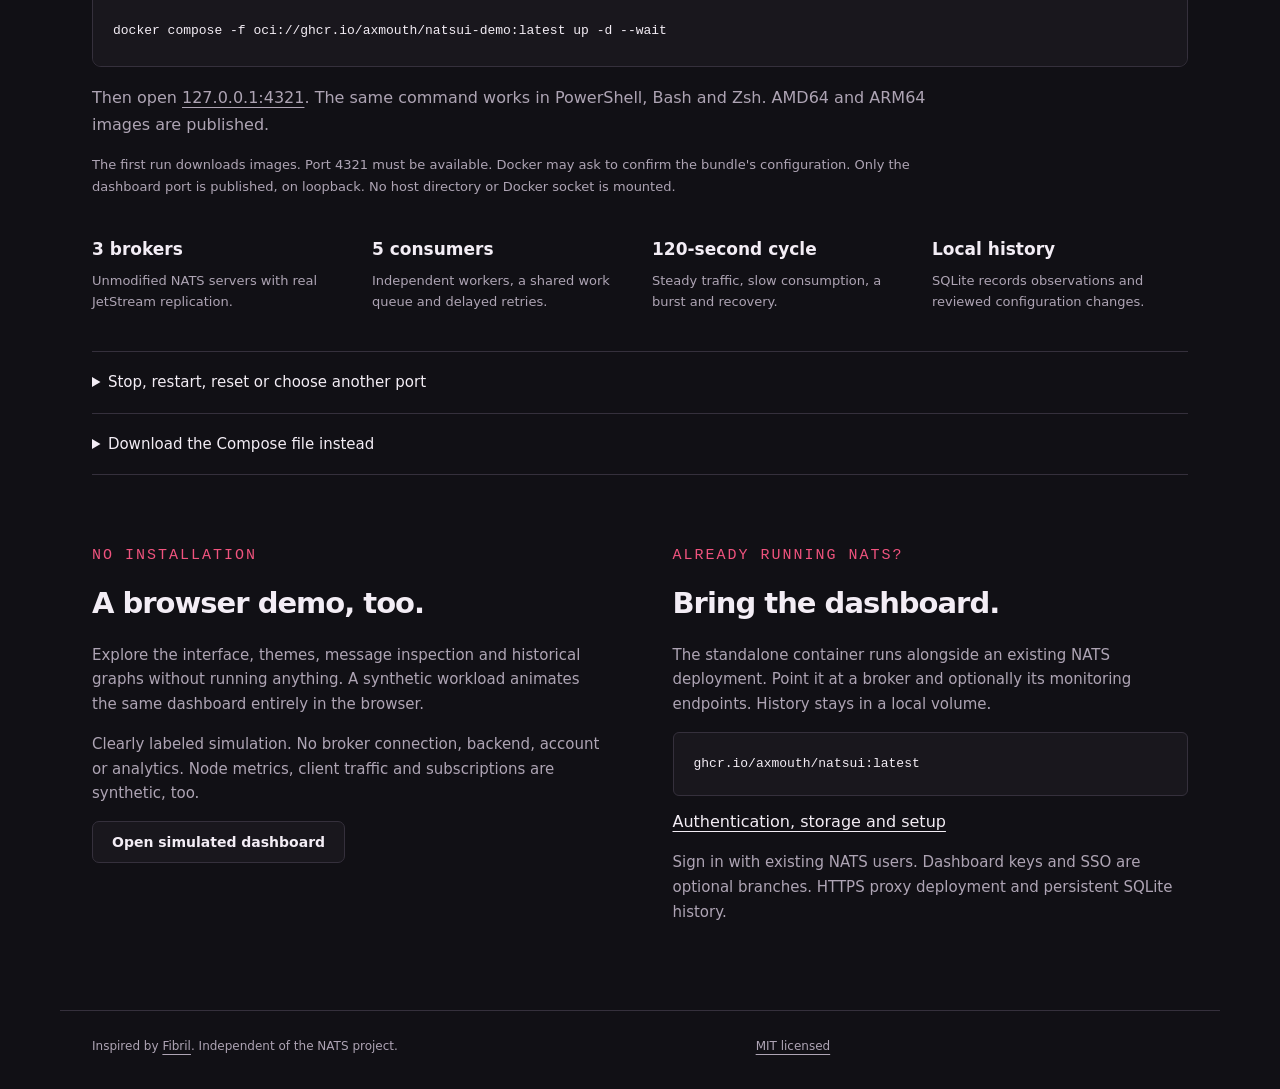
==== commit a71627e4: "Lead setup with NATS sign-in and polish deployment guides" ====
--- a/site/index.html
+++ b/site/index.html
@@ -12,6 +12,6 @@
 $env:NATSUI_DEMO_PORT='4322'</code></pre><p>The demo is an isolated, unauthenticated local environment. Reviewed JetStream edits are enabled for this demo. Standalone Natsui connections are read-only by default.</p></details>
 <details><summary>Download the Compose file instead</summary><p><a href="try/compose.yaml" download="natsui-demo.yaml">Download natsui-demo.yaml</a>, then run:</p><pre><code>docker compose -f natsui-demo.yaml up -d --wait</code></pre><p>This file contains the full cluster definition, with no local build or supporting files. Docker Compose 2.23.1+ is required for inline configuration.</p></details>
 </section>
-<section class="split"><div><p class="eyebrow">NO INSTALLATION</p><h2>A browser demo, too.</h2><p>Explore the interface, themes, message inspection and historical graphs without running anything. A synthetic workload animates the same dashboard entirely in the browser.</p><p class="quiet">Clearly labeled simulation. No broker connection, backend, account or analytics. Node metrics, client traffic and subscriptions are synthetic, too.</p><a class="button" href="demo/">Open simulated dashboard</a></div><div><p class="eyebrow">ALREADY RUNNING NATS?</p><h2>Bring the dashboard.</h2><p>The standalone container runs alongside an existing NATS deployment. Point it at a broker and optionally its monitoring endpoints. History stays in a local volume.</p><pre><code>ghcr.io/axmouth/natsui:latest</code></pre><a href="setup.html">Authentication, storage and setup</a><p class="quiet">One-time login links, named users and optional SSO. HTTPS proxy deployment and persistent SQLite history.</p></div></section>
+<section class="split"><div><p class="eyebrow">NO INSTALLATION</p><h2>A browser demo, too.</h2><p>Explore the interface, themes, message inspection and historical graphs without running anything. A synthetic workload animates the same dashboard entirely in the browser.</p><p class="quiet">Clearly labeled simulation. No broker connection, backend, account or analytics. Node metrics, client traffic and subscriptions are synthetic, too.</p><a class="button" href="demo/">Open simulated dashboard</a></div><div><p class="eyebrow">ALREADY RUNNING NATS?</p><h2>Bring the dashboard.</h2><p>The standalone container runs alongside an existing NATS deployment. Point it at a broker and optionally its monitoring endpoints. History stays in a local volume.</p><pre><code>ghcr.io/axmouth/natsui:latest</code></pre><a href="setup.html">Authentication, storage and setup</a><p class="quiet">Sign in with existing NATS users. Dashboard keys and SSO are optional branches. HTTPS proxy deployment and persistent SQLite history.</p></div></section>
 </main><footer><span>Inspired by <a href="https://github.com/Axmouth/fibril">Fibril</a>. Independent of the NATS project.</span><a href="https://github.com/Axmouth/natsui/blob/main/LICENSE">MIT licensed</a><span id="copy-status" role="status" aria-live="polite"></span></footer>
 </body></html>
--- a/site/site.css
+++ b/site/site.css
@@ -3,3 +3,5 @@
 .setup-guide{max-width:1100px}.setup-guide .hero{padding-bottom:44px}.setup-guide>section:not(.hero){padding:40px 0;border-top:1px solid var(--line);scroll-margin-top:24px}.setup-guide h3{margin-top:30px}.guide-nav{justify-content:flex-start;flex-wrap:wrap;margin-top:30px}.guide-note{padding:18px 22px;border-left:3px solid var(--accent);background:var(--panel);margin:24px 0}.guide-note p{margin-bottom:0}.table-wrap{overflow:auto}table{width:100%;border-collapse:collapse;font-size:14px}th,td{text-align:left;vertical-align:top;padding:16px;border-bottom:1px solid var(--line)}.setup-guide code{overflow-wrap:anywhere}.setup-guide pre code{overflow-wrap:normal}
 
 .guide-nav{display:flex;flex-wrap:wrap;gap:1rem;margin:1rem 0 2rem}.setup-guide table{width:100%;border-collapse:collapse;font-size:.92rem}.setup-guide th,.setup-guide td{padding:.75rem;border-bottom:1px solid var(--line);text-align:left}.setup-guide .table-wrap{overflow:auto}
+
+.heading-link{text-decoration:none}.heading-link:hover{text-decoration:underline}.heading-link::after{content:' #';color:var(--muted);font-size:.65em;opacity:0}.heading-link:hover::after,.heading-link:focus-visible::after{opacity:1}.guide-toc{display:block;margin:0 0 1.5rem}.guide-toc details{padding:12px 0}.guide-toc summary{color:var(--muted)}.guide-toc ol{columns:2;column-gap:2rem;margin:1rem 0;padding-left:1.25rem}.guide-toc li{break-inside:avoid;padding:.25rem 0}.guide-toc a{text-decoration:underline}@media(max-width:700px){.guide-toc ol{columns:1}}
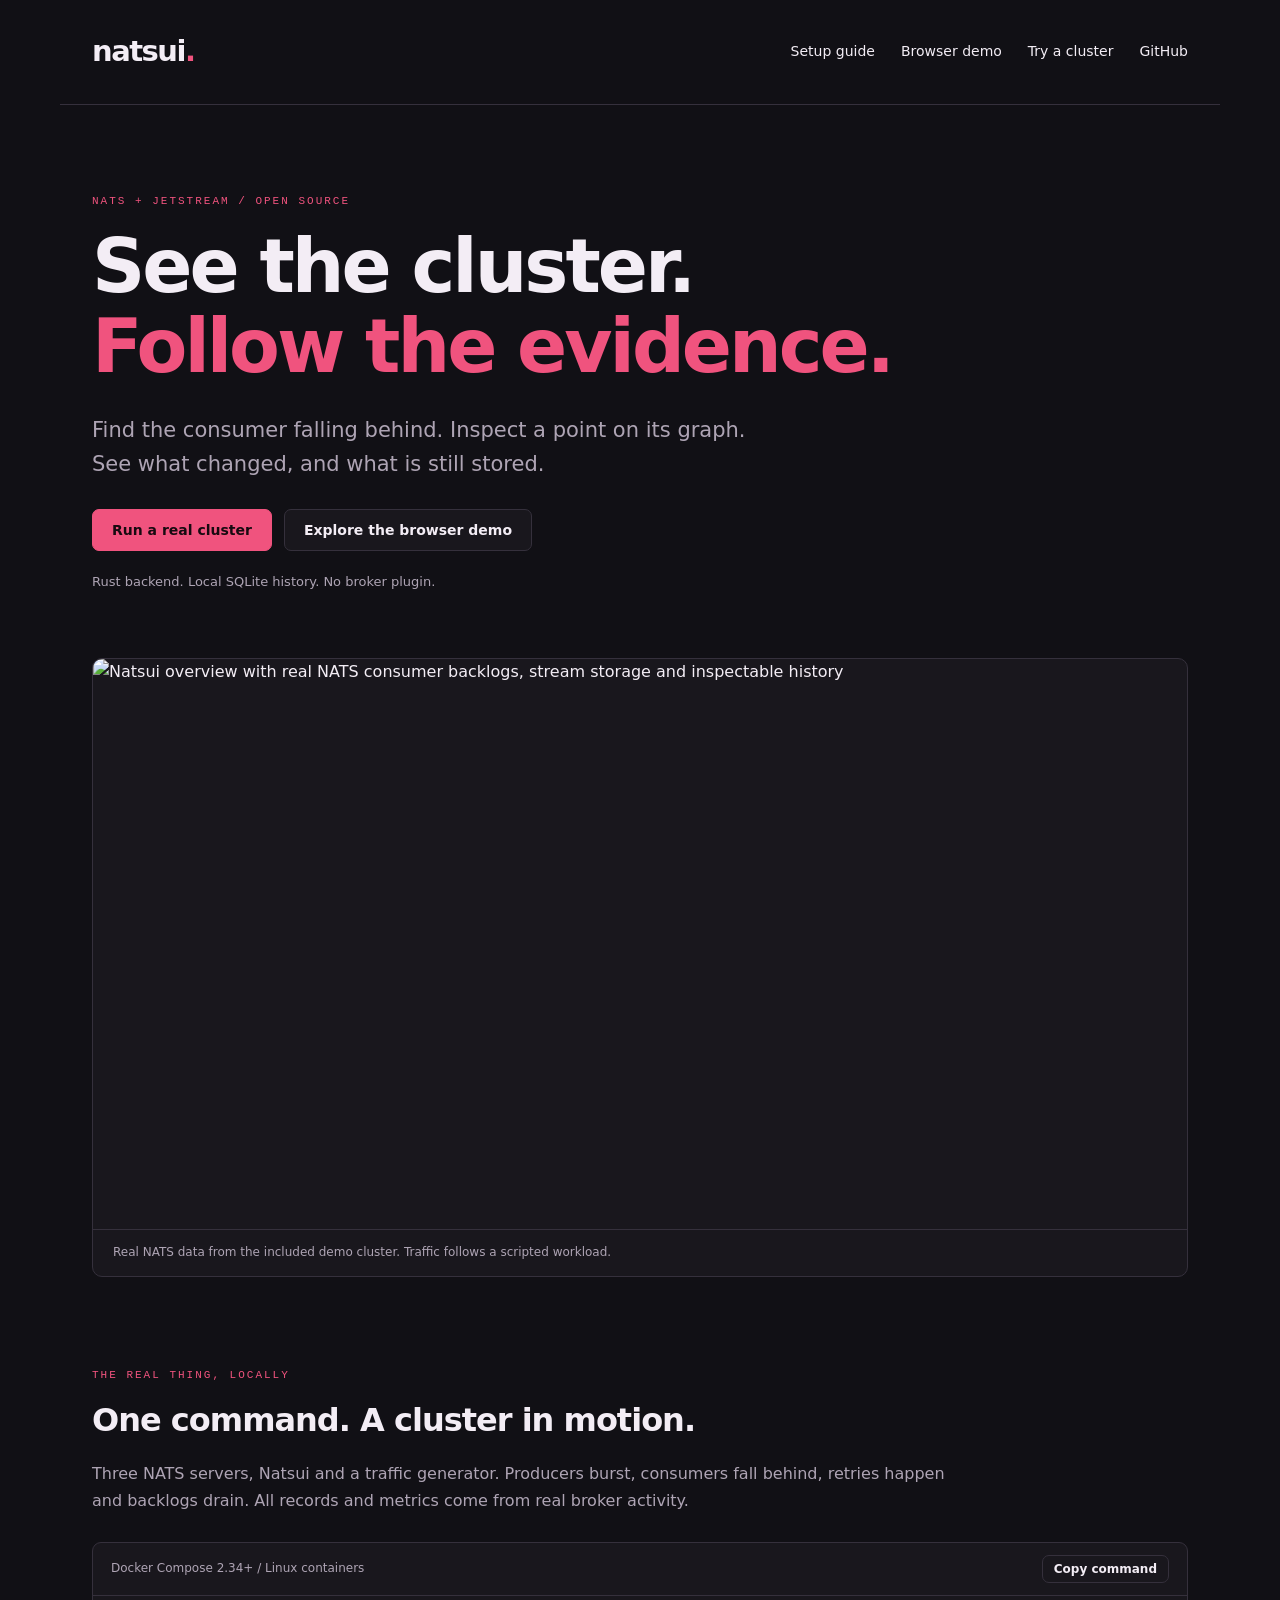
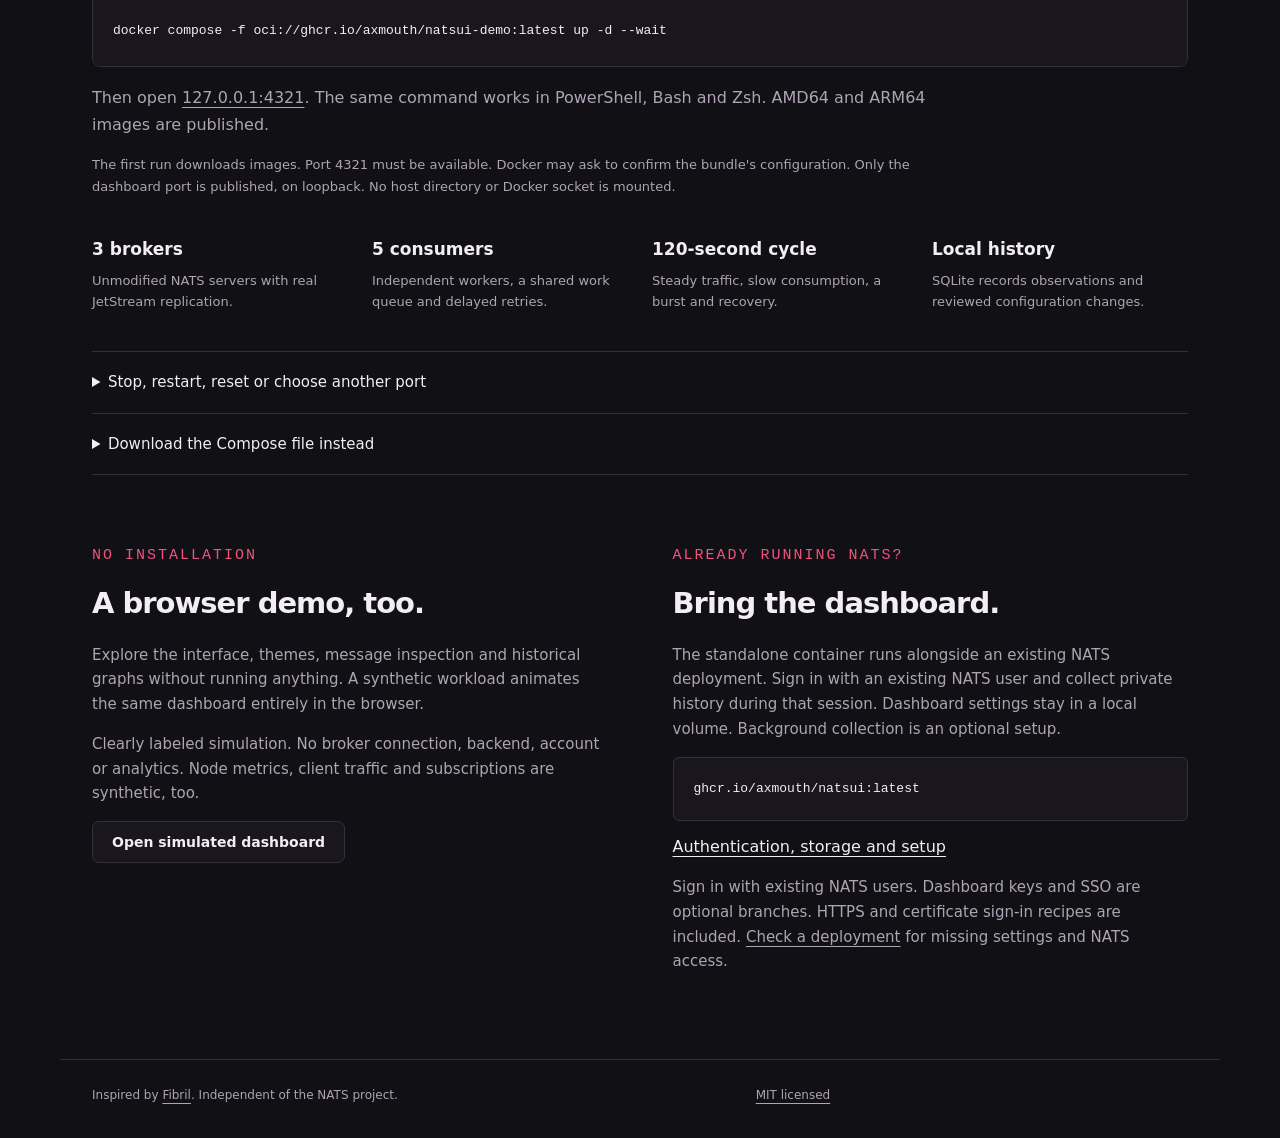
==== commit 3ea64b24: "Clarify session-only setup and deployment check examples" ====
--- a/site/index.html
+++ b/site/index.html
@@ -12,6 +12,6 @@
 $env:NATSUI_DEMO_PORT='4322'</code></pre><p>The demo is an isolated, unauthenticated local environment. Reviewed JetStream edits are enabled for this demo. Standalone Natsui connections are read-only by default.</p></details>
 <details><summary>Download the Compose file instead</summary><p><a href="try/compose.yaml" download="natsui-demo.yaml">Download natsui-demo.yaml</a>, then run:</p><pre><code>docker compose -f natsui-demo.yaml up -d --wait</code></pre><p>This file contains the full cluster definition, with no local build or supporting files. Docker Compose 2.23.1+ is required for inline configuration.</p></details>
 </section>
-<section class="split"><div><p class="eyebrow">NO INSTALLATION</p><h2>A browser demo, too.</h2><p>Explore the interface, themes, message inspection and historical graphs without running anything. A synthetic workload animates the same dashboard entirely in the browser.</p><p class="quiet">Clearly labeled simulation. No broker connection, backend, account or analytics. Node metrics, client traffic and subscriptions are synthetic, too.</p><a class="button" href="demo/">Open simulated dashboard</a></div><div><p class="eyebrow">ALREADY RUNNING NATS?</p><h2>Bring the dashboard.</h2><p>The standalone container runs alongside an existing NATS deployment. Point it at a broker and optionally its monitoring endpoints. History stays in a local volume.</p><pre><code>ghcr.io/axmouth/natsui:latest</code></pre><a href="setup.html">Authentication, storage and setup</a><p class="quiet">Sign in with existing NATS users. Dashboard keys and SSO are optional branches. HTTPS proxy deployment and persistent SQLite history.</p></div></section>
+<section class="split"><div><p class="eyebrow">NO INSTALLATION</p><h2>A browser demo, too.</h2><p>Explore the interface, themes, message inspection and historical graphs without running anything. A synthetic workload animates the same dashboard entirely in the browser.</p><p class="quiet">Clearly labeled simulation. No broker connection, backend, account or analytics. Node metrics, client traffic and subscriptions are synthetic, too.</p><a class="button" href="demo/">Open simulated dashboard</a></div><div><p class="eyebrow">ALREADY RUNNING NATS?</p><h2>Bring the dashboard.</h2><p>The standalone container runs alongside an existing NATS deployment. Sign in with an existing NATS user and collect private history during that session. Dashboard settings stay in a local volume. Background collection is an optional setup.</p><pre><code>ghcr.io/axmouth/natsui:latest</code></pre><a href="setup.html">Authentication, storage and setup</a><p class="quiet">Sign in with existing NATS users. Dashboard keys and SSO are optional branches. HTTPS and certificate sign-in recipes are included. <a href="doctor.html">Check a deployment</a> for missing settings and NATS access.</p></div></section>
 </main><footer><span>Inspired by <a href="https://github.com/Axmouth/fibril">Fibril</a>. Independent of the NATS project.</span><a href="https://github.com/Axmouth/natsui/blob/main/LICENSE">MIT licensed</a><span id="copy-status" role="status" aria-live="polite"></span></footer>
 </body></html>
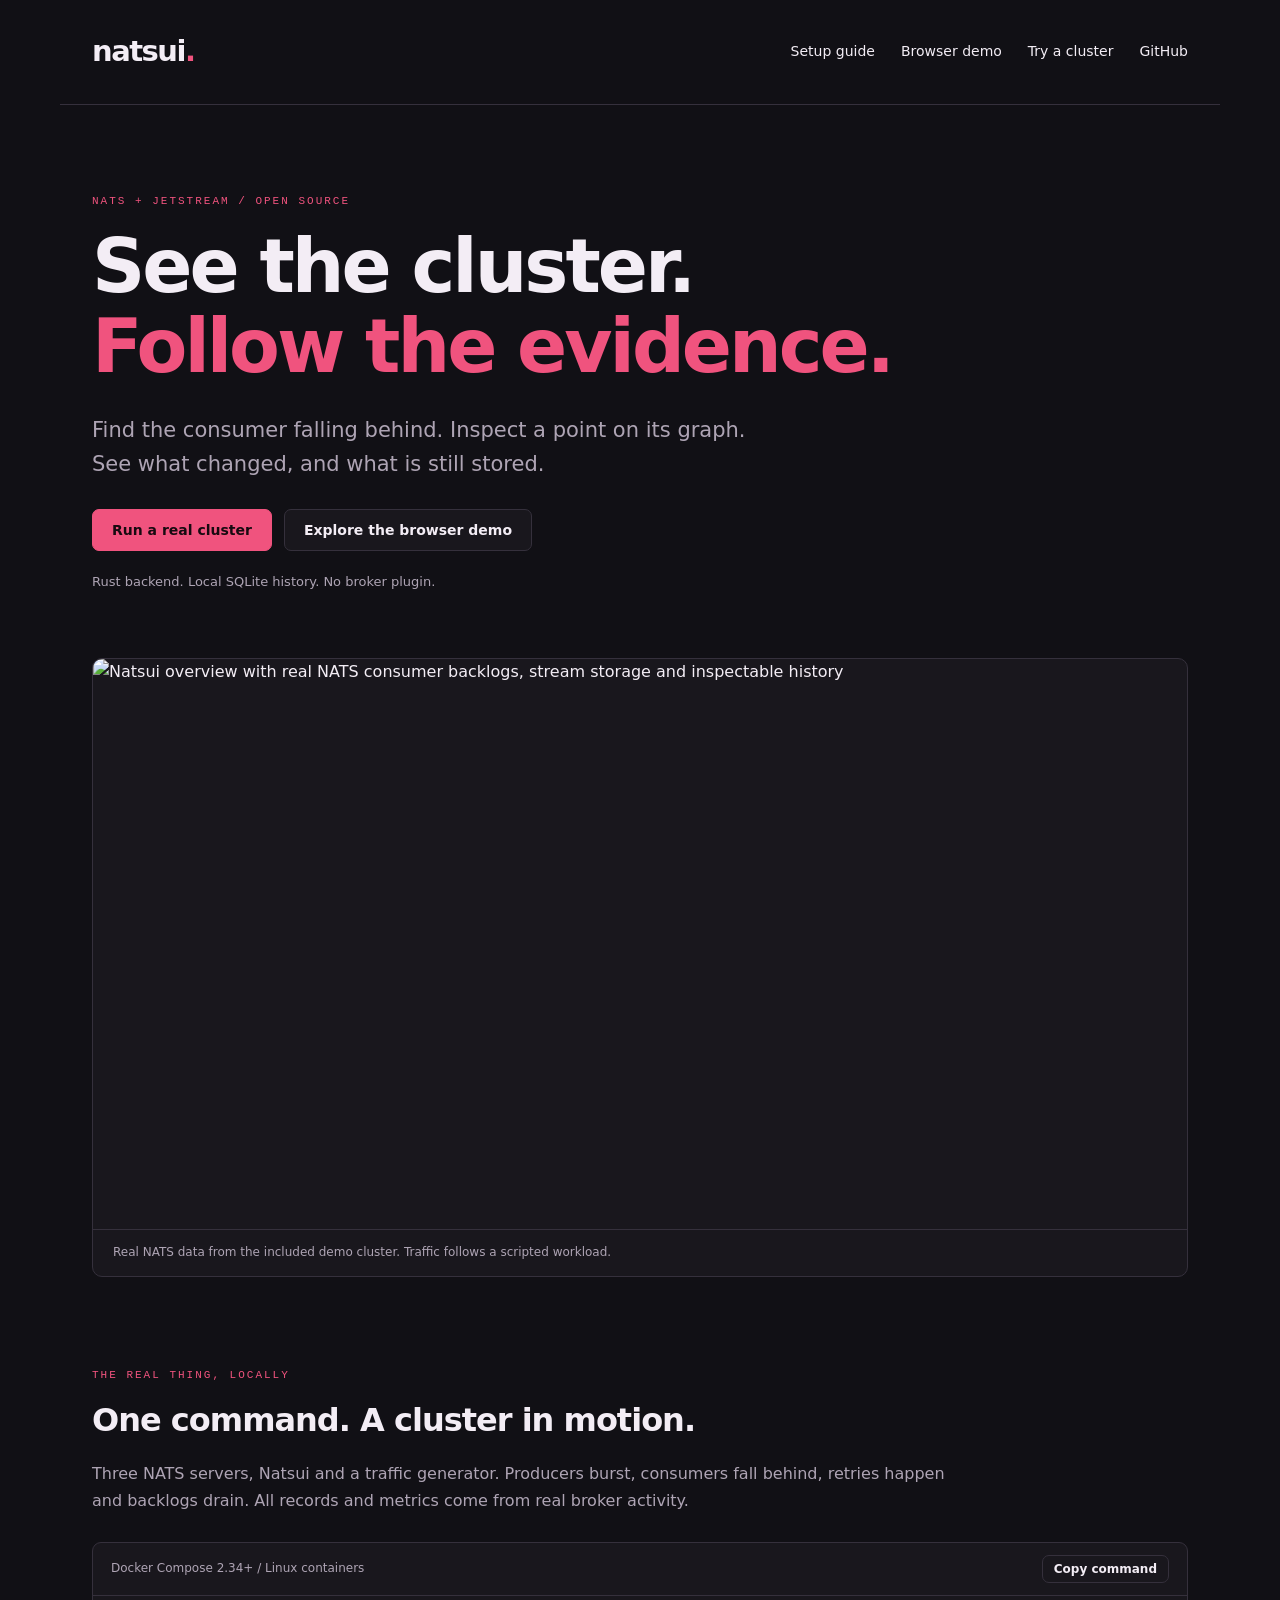
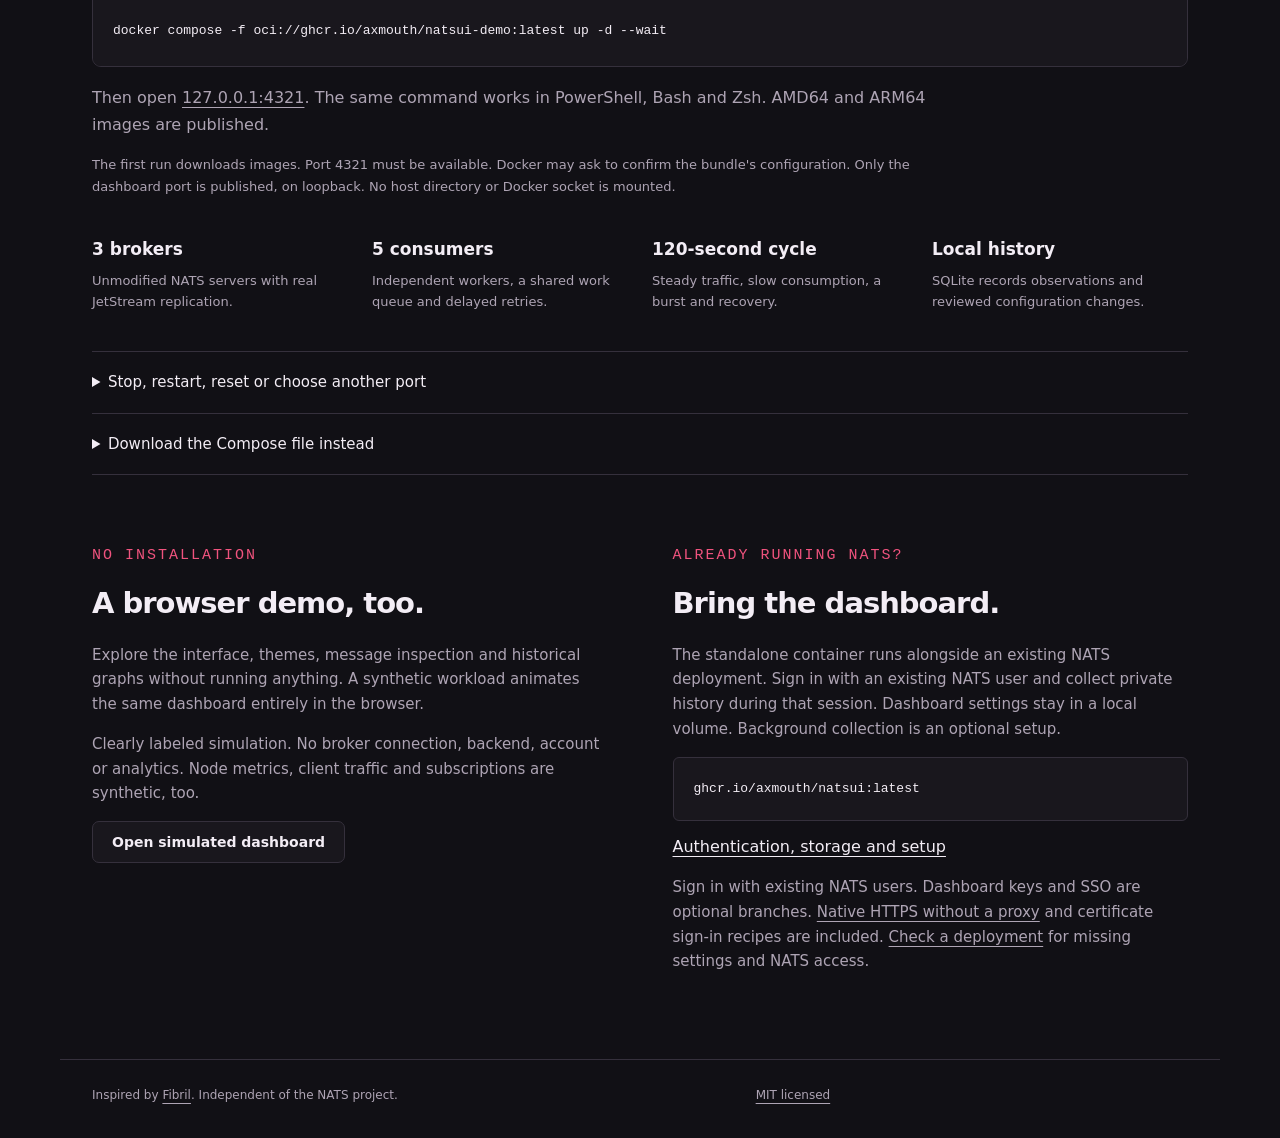
==== commit b5334240: "Release v0.1.0 with native HTTPS and session monitoring fixes" ====
--- a/site/index.html
+++ b/site/index.html
@@ -12,6 +12,6 @@
 $env:NATSUI_DEMO_PORT='4322'</code></pre><p>The demo is an isolated, unauthenticated local environment. Reviewed JetStream edits are enabled for this demo. Standalone Natsui connections are read-only by default.</p></details>
 <details><summary>Download the Compose file instead</summary><p><a href="try/compose.yaml" download="natsui-demo.yaml">Download natsui-demo.yaml</a>, then run:</p><pre><code>docker compose -f natsui-demo.yaml up -d --wait</code></pre><p>This file contains the full cluster definition, with no local build or supporting files. Docker Compose 2.23.1+ is required for inline configuration.</p></details>
 </section>
-<section class="split"><div><p class="eyebrow">NO INSTALLATION</p><h2>A browser demo, too.</h2><p>Explore the interface, themes, message inspection and historical graphs without running anything. A synthetic workload animates the same dashboard entirely in the browser.</p><p class="quiet">Clearly labeled simulation. No broker connection, backend, account or analytics. Node metrics, client traffic and subscriptions are synthetic, too.</p><a class="button" href="demo/">Open simulated dashboard</a></div><div><p class="eyebrow">ALREADY RUNNING NATS?</p><h2>Bring the dashboard.</h2><p>The standalone container runs alongside an existing NATS deployment. Sign in with an existing NATS user and collect private history during that session. Dashboard settings stay in a local volume. Background collection is an optional setup.</p><pre><code>ghcr.io/axmouth/natsui:latest</code></pre><a href="setup.html">Authentication, storage and setup</a><p class="quiet">Sign in with existing NATS users. Dashboard keys and SSO are optional branches. HTTPS and certificate sign-in recipes are included. <a href="doctor.html">Check a deployment</a> for missing settings and NATS access.</p></div></section>
+<section class="split"><div><p class="eyebrow">NO INSTALLATION</p><h2>A browser demo, too.</h2><p>Explore the interface, themes, message inspection and historical graphs without running anything. A synthetic workload animates the same dashboard entirely in the browser.</p><p class="quiet">Clearly labeled simulation. No broker connection, backend, account or analytics. Node metrics, client traffic and subscriptions are synthetic, too.</p><a class="button" href="demo/">Open simulated dashboard</a></div><div><p class="eyebrow">ALREADY RUNNING NATS?</p><h2>Bring the dashboard.</h2><p>The standalone container runs alongside an existing NATS deployment. Sign in with an existing NATS user and collect private history during that session. Dashboard settings stay in a local volume. Background collection is an optional setup.</p><pre><code>ghcr.io/axmouth/natsui:latest</code></pre><a href="setup.html">Authentication, storage and setup</a><p class="quiet">Sign in with existing NATS users. Dashboard keys and SSO are optional branches. <a href="https.html">Native HTTPS without a proxy</a> and certificate sign-in recipes are included. <a href="doctor.html">Check a deployment</a> for missing settings and NATS access.</p></div></section>
 </main><footer><span>Inspired by <a href="https://github.com/Axmouth/fibril">Fibril</a>. Independent of the NATS project.</span><a href="https://github.com/Axmouth/natsui/blob/main/LICENSE">MIT licensed</a><span id="copy-status" role="status" aria-live="polite"></span></footer>
 </body></html>
